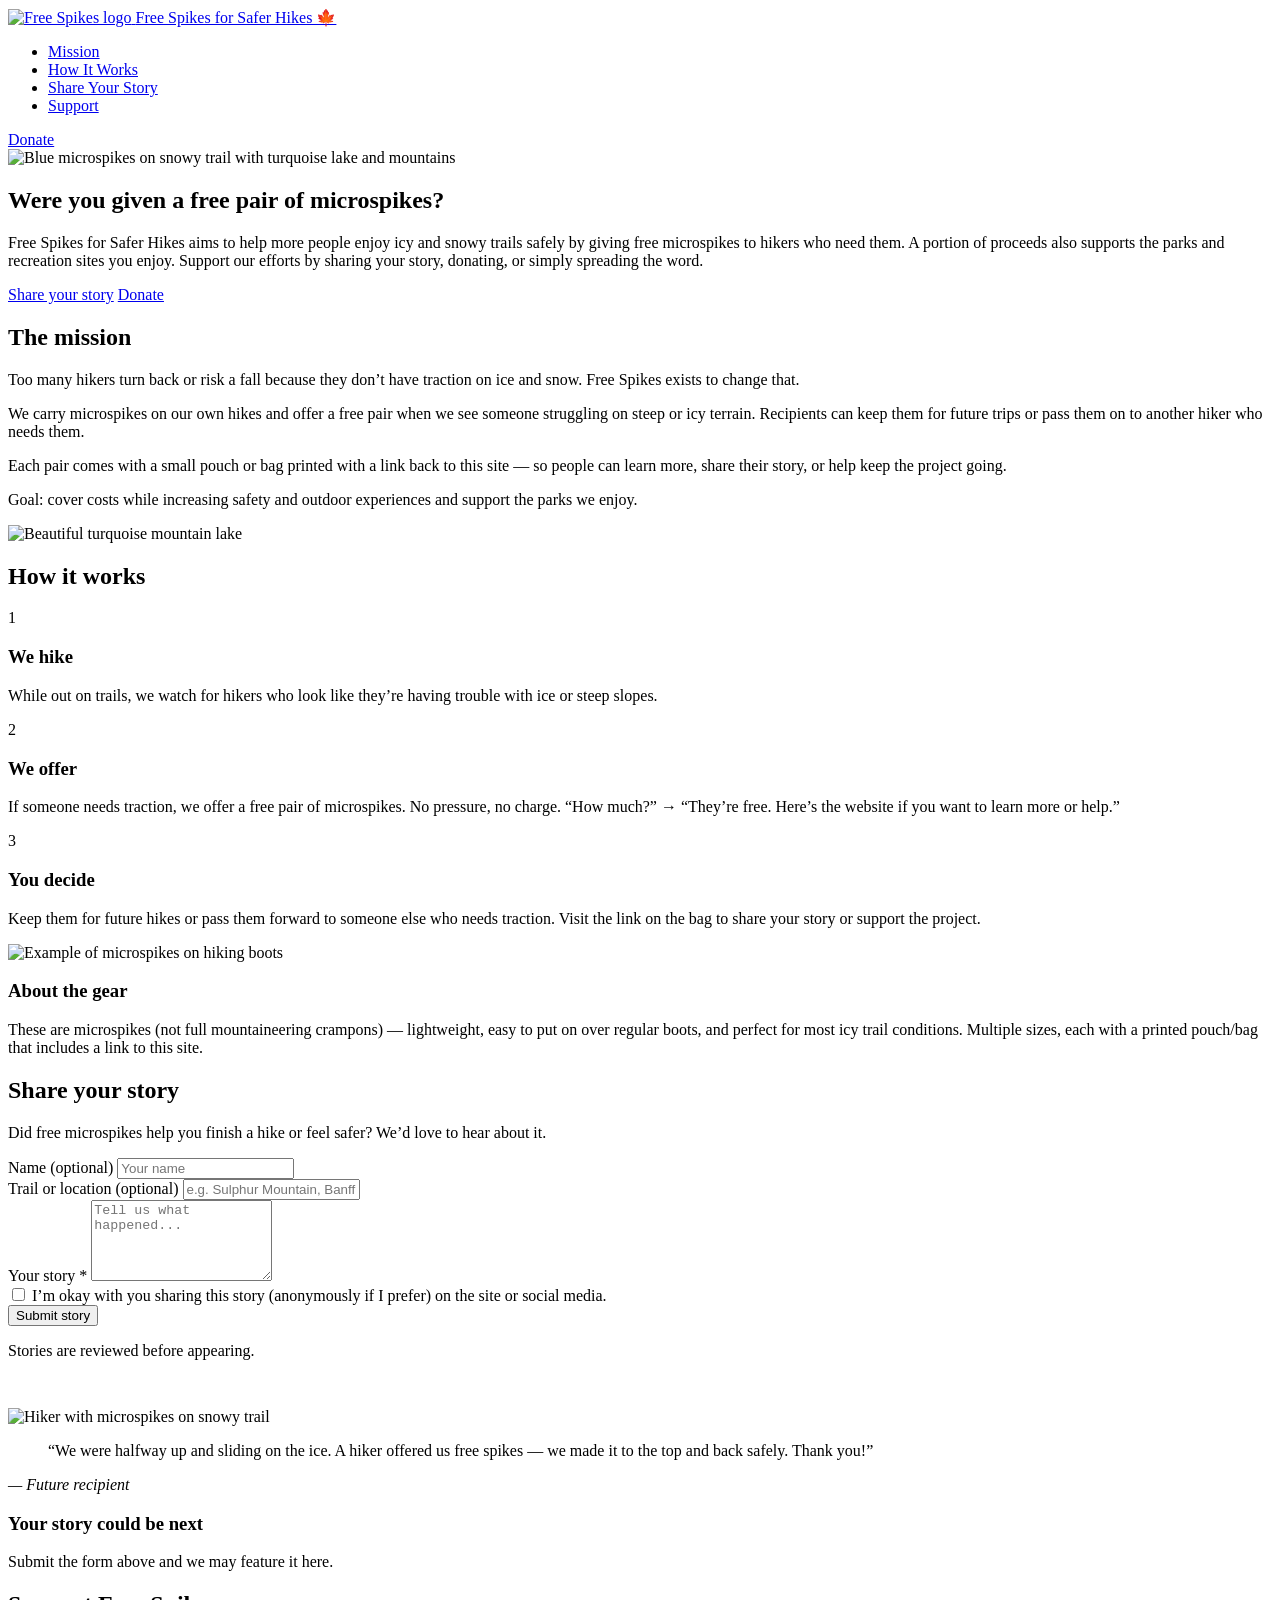
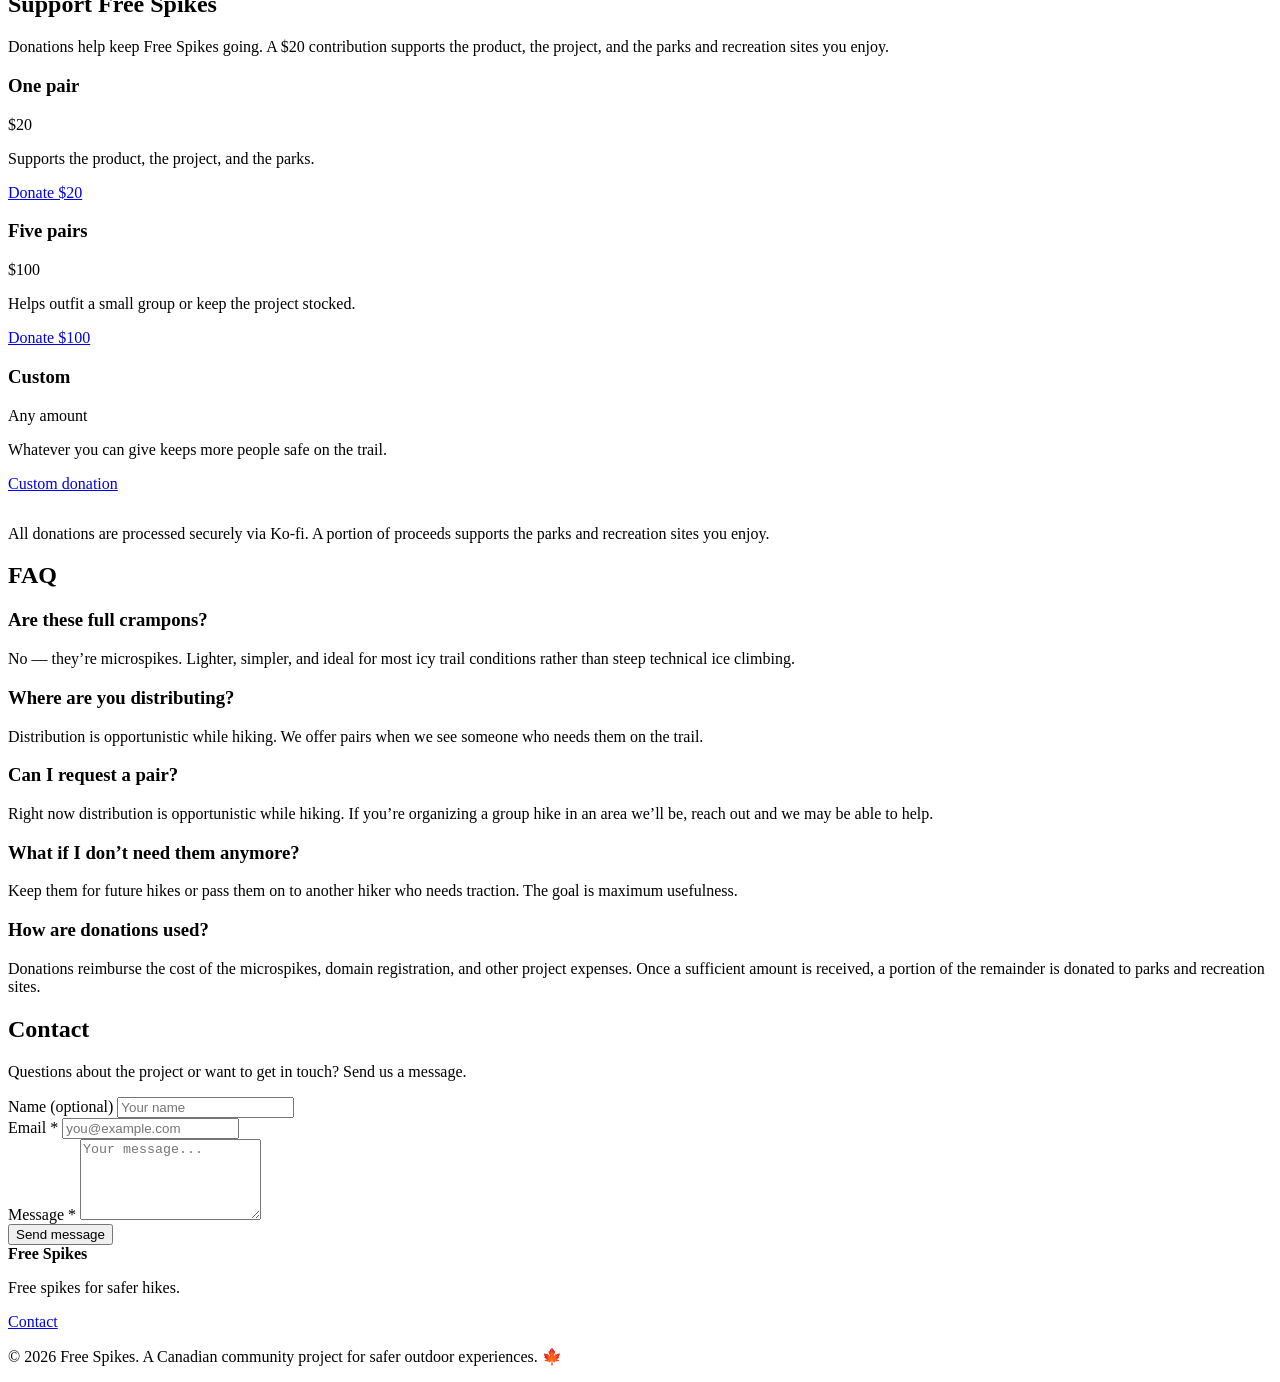
==== index.html @ 92e027dd "Add Free Spikes website files" ====
<!DOCTYPE html>
<html lang="en">
<head>
  <meta charset="UTF-8">
  <meta name="viewport" content="width=device-width, initial-scale=1.0">
  <title>Free Spikes for Safer Hikes</title>
  <meta name="description" content="Were you given a free pair of microspikes? Free Spikes for Safer Hikes aims to help more people enjoy icy trails safely.">
  <link rel="icon" href="favicon.ico" type="image/x-icon">
  <meta property="og:title" content="Free Spikes for Safer Hikes">
  <meta property="og:description" content="Were you given a free pair of microspikes? Free Spikes aims to help more people enjoy icy and snowy trails safely.">
  <meta property="og:image" content="https://freespikes.com/hero.jpg">
  <meta property="og:url" content="https://freespikes.com">
  <meta property="og:type" content="website">
  <meta name="twitter:card" content="summary_large_image">
  <link rel="stylesheet" href="styles.css">
  <link rel="preconnect" href="https://fonts.googleapis.com">
  <link rel="preconnect" href="https://fonts.gstatic.com" crossorigin>
  <link href="https://fonts.googleapis.com/css2?family=Inter:wght@400;500;600;700;800&display=swap" rel="stylesheet">
</head>
<body>
  <header class="header">
    <nav class="nav container">
      <a href="#" class="logo">
        <img src="logo-icon.png" alt="Free Spikes logo" class="logo-img">
        <span>Free Spikes for Safer Hikes 🍁</span>
      </a>
      <ul class="nav-links">
        <li><a href="#mission">Mission</a></li>
        <li><a href="#how">How It Works</a></li>
        <li><a href="#stories">Share Your Story</a></li>
        <li><a href="#support">Support</a></li>
      </ul>
      <a href="#support" class="btn btn-primary nav-cta">Donate</a>
    </nav>
  </header>

  <section class="hero">
    <div class="hero-bg">
      <img src="hero.jpg" alt="Blue microspikes on snowy trail with turquoise lake and mountains">
    </div>
    <div class="hero-content container">
      <h1>Were you given a free pair of microspikes?</h1>
      <p class="hero-sub">Free Spikes for Safer Hikes aims to help more people enjoy icy and snowy trails safely by giving free microspikes to hikers who need them. A portion of proceeds also supports the parks and recreation sites you enjoy. Support our efforts by sharing your story, donating, or simply spreading the word.</p>
      <div class="hero-actions">
        <a href="#stories" class="btn btn-secondary">Share your story</a>
        <a href="#support" class="btn btn-primary">Donate</a>
      </div>
    </div>
  </section>

  <section id="mission" class="section">
    <div class="container">
      <div class="grid-2">
        <div>
          <h2>The mission</h2>
          <p>Too many hikers turn back or risk a fall because they don’t have traction on ice and snow. Free Spikes exists to change that.</p>
          <p>We carry microspikes on our own hikes and offer a free pair when we see someone struggling on steep or icy terrain. Recipients can keep them for future trips or pass them on to another hiker who needs them.</p>
          <p>Each pair comes with a small pouch or bag printed with a link back to this site — so people can learn more, share their story, or help keep the project going.</p>
          <p class="highlight">Goal: cover costs while increasing safety and outdoor experiences and support the parks we enjoy.</p>
        </div>
        <div class="mission-image">
          <img src="lake.jpg" alt="Beautiful turquoise mountain lake">
        </div>
      </div>
    </div>
  </section>

  <section id="how" class="section section-alt">
    <div class="container">
      <h2 class="center">How it works</h2>
      <div class="steps">
        <div class="step">
          <div class="step-num">1</div>
          <h3>We hike</h3>
          <p>While out on trails, we watch for hikers who look like they’re having trouble with ice or steep slopes.</p>
        </div>
        <div class="step">
          <div class="step-num">2</div>
          <h3>We offer</h3>
          <p>If someone needs traction, we offer a free pair of microspikes. No pressure, no charge. “How much?” → “They’re free. Here’s the website if you want to learn more or help.”</p>
        </div>
        <div class="step">
          <div class="step-num">3</div>
          <h3>You decide</h3>
          <p>Keep them for future hikes or pass them forward to someone else who needs traction. Visit the link on the bag to share your story or support the project.</p>
        </div>
      </div>
      <div class="gear-note">
        <img src="spikes.jpg" alt="Example of microspikes on hiking boots">
        <div>
          <h3>About the gear</h3>
          <p>These are microspikes (not full mountaineering crampons) — lightweight, easy to put on over regular boots, and perfect for most icy trail conditions. Multiple sizes, each with a printed pouch/bag that includes a link to this site.</p>
        </div>
      </div>
    </div>
  </section>

  <section id="stories" class="section">
    <div class="container">
      <h2 class="center">Share your story</h2>
      <p class="center sub">Did free microspikes help you finish a hike or feel safer? We’d love to hear about it.</p>
      
      <div class="story-form-wrapper">
        <form id="story-form" class="story-form" action="https://formspree.io/f/mwloorlp" method="POST">
          <div class="form-row">
            <label for="name">Name (optional)</label>
            <input type="text" id="name" name="name" placeholder="Your name">
          </div>
          <div class="form-row">
            <label for="trail">Trail or location (optional)</label>
            <input type="text" id="trail" name="trail" placeholder="e.g. Sulphur Mountain, Banff">
          </div>
          <div class="form-row">
            <label for="story">Your story *</label>
            <textarea id="story" name="story" rows="5" required placeholder="Tell us what happened..."></textarea>
          </div>
          <div class="form-row">
            <label>
              <input type="checkbox" name="permission" value="yes">
              I’m okay with you sharing this story (anonymously if I prefer) on the site or social media.
            </label>
          </div>
          <button type="submit" class="btn btn-primary">Submit story</button>
          <p class="form-note">Stories are reviewed before appearing.</p>
          <p id="story-success" class="form-success" style="display:none; color: #0a6ebd; font-weight: 600; margin-top: 1rem;">Thanks! Your story has been received.</p>
        </form>
      </div>

      <div class="stories-grid" style="margin-top: 3rem;">
        <div class="story-card">
          <img src="hiking.jpg" alt="Hiker with microspikes on snowy trail">
          <blockquote>“We were halfway up and sliding on the ice. A hiker offered us free spikes — we made it to the top and back safely. Thank you!”</blockquote>
          <cite>— Future recipient</cite>
        </div>
        <div class="story-card placeholder">
          <div class="placeholder-content">
            <h3>Your story could be next</h3>
            <p>Submit the form above and we may feature it here.</p>
          </div>
        </div>
      </div>
    </div>
  </section>

  <section id="support" class="section section-alt">
    <div class="container narrow">
      <h2 class="center">Support Free Spikes</h2>
      <p class="center">Donations help keep Free Spikes going. A $20 contribution supports the product, the project, and the parks and recreation sites you enjoy.</p>
      <div class="support-options">
        <div class="option">
          <h3>One pair</h3>
          <p class="price">$20</p>
          <p>Supports the product, the project, and the parks.</p>
          <a href="https://ko-fi.com/freespikes" class="btn btn-primary" target="_blank" rel="noopener">Donate $20</a>
        </div>
        <div class="option featured">
          <h3>Five pairs</h3>
          <p class="price">$100</p>
          <p>Helps outfit a small group or keep the project stocked.</p>
          <a href="https://ko-fi.com/freespikes" class="btn btn-primary" target="_blank" rel="noopener">Donate $100</a>
        </div>
        <div class="option">
          <h3>Custom</h3>
          <p class="price">Any amount</p>
          <p>Whatever you can give keeps more people safe on the trail.</p>
          <a href="https://ko-fi.com/freespikes" class="btn btn-secondary" target="_blank" rel="noopener">Custom donation</a>
        </div>
      </div>
      <p class="small center" style="margin-top: 2rem;">All donations are processed securely via Ko-fi. A portion of proceeds supports the parks and recreation sites you enjoy.</p>
    </div>
  </section>

  <section class="section faq">
    <div class="container narrow">
      <h2 class="center">FAQ</h2>
      <div class="faq-item">
        <h3>Are these full crampons?</h3>
        <p>No — they’re microspikes. Lighter, simpler, and ideal for most icy trail conditions rather than steep technical ice climbing.</p>
      </div>
      <div class="faq-item">
        <h3>Where are you distributing?</h3>
        <p>Distribution is opportunistic while hiking. We offer pairs when we see someone who needs them on the trail.</p>
      </div>
      <div class="faq-item">
        <h3>Can I request a pair?</h3>
        <p>Right now distribution is opportunistic while hiking. If you’re organizing a group hike in an area we’ll be, reach out and we may be able to help.</p>
      </div>
      <div class="faq-item">
        <h3>What if I don’t need them anymore?</h3>
        <p>Keep them for future hikes or pass them on to another hiker who needs traction. The goal is maximum usefulness.</p>
      </div>
      <div class="faq-item">
        <h3>How are donations used?</h3>
        <p>Donations reimburse the cost of the microspikes, domain registration, and other project expenses. Once a sufficient amount is received, a portion of the remainder is donated to parks and recreation sites.</p>
      </div>
    </div>
  </section>

  <section id="contact" class="section">
    <div class="container narrow">
      <h2 class="center">Contact</h2>
      <p class="center sub">Questions about the project or want to get in touch? Send us a message.</p>
      <div class="story-form-wrapper">
        <form class="story-form" action="https://formspree.io/f/mdeggpgo" method="POST">
          <div class="form-row">
            <label for="contact-name">Name (optional)</label>
            <input type="text" id="contact-name" name="name" placeholder="Your name">
          </div>
          <div class="form-row">
            <label for="contact-email">Email *</label>
            <input type="email" id="contact-email" name="email" required placeholder="you@example.com">
          </div>
          <div class="form-row">
            <label for="contact-message">Message *</label>
            <textarea id="contact-message" name="message" rows="5" required placeholder="Your message..."></textarea>
          </div>
          <button type="submit" class="btn btn-primary">Send message</button>
          <p id="contact-success" class="form-success" style="display:none; color: #0a6ebd; font-weight: 600; margin-top: 1rem;">Thanks! Your message has been sent.</p>
        </form>
      </div>
    </div>
  </section>

  <footer class="footer">
    <div class="container">
      <div class="footer-grid">
        <div>
          <strong>Free Spikes</strong>
          <p>Free spikes for safer hikes.</p>
        </div>
        <div>
          <a href="#contact">Contact</a>
        </div>
      </div>
      <p class="copyright">© 2026 Free Spikes. A Canadian community project for safer outdoor experiences. 🍁</p>
    </div>
  </footer>

  <script src="script.js"></script>
</body>
</html>
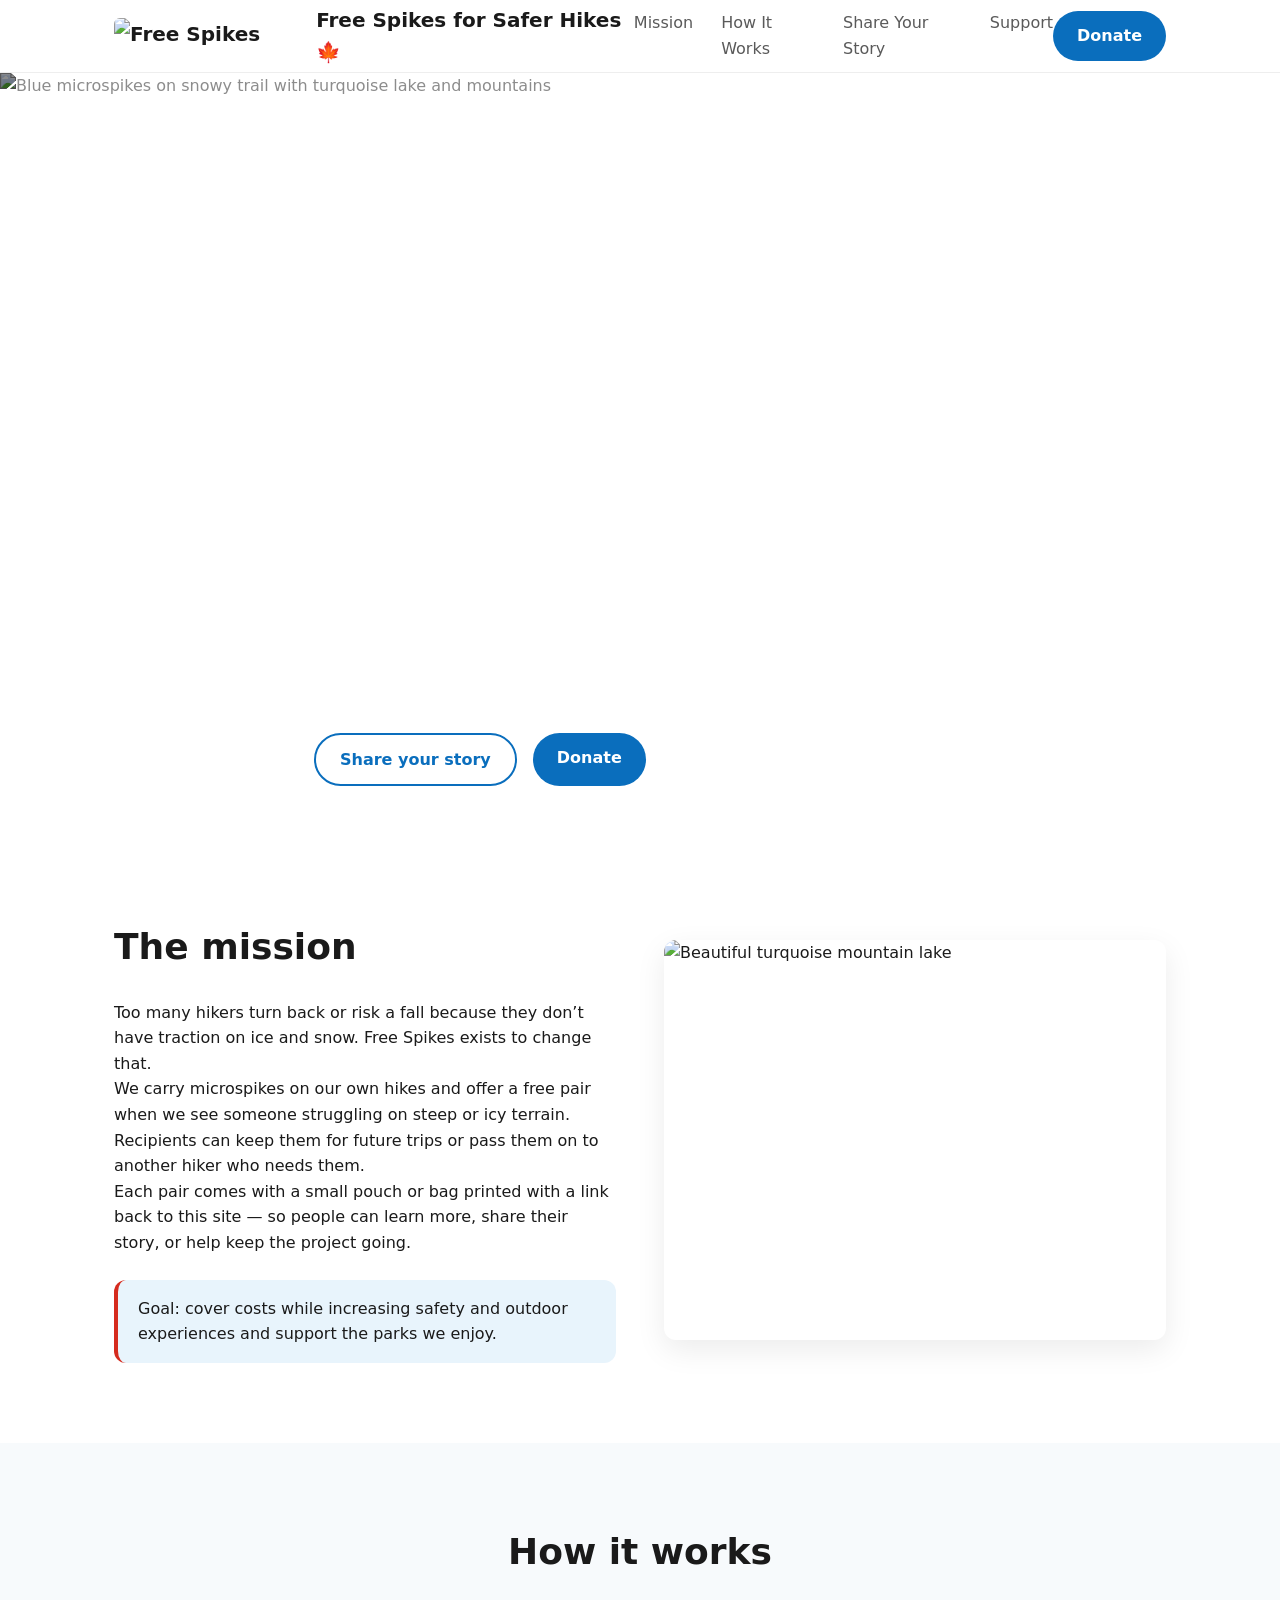
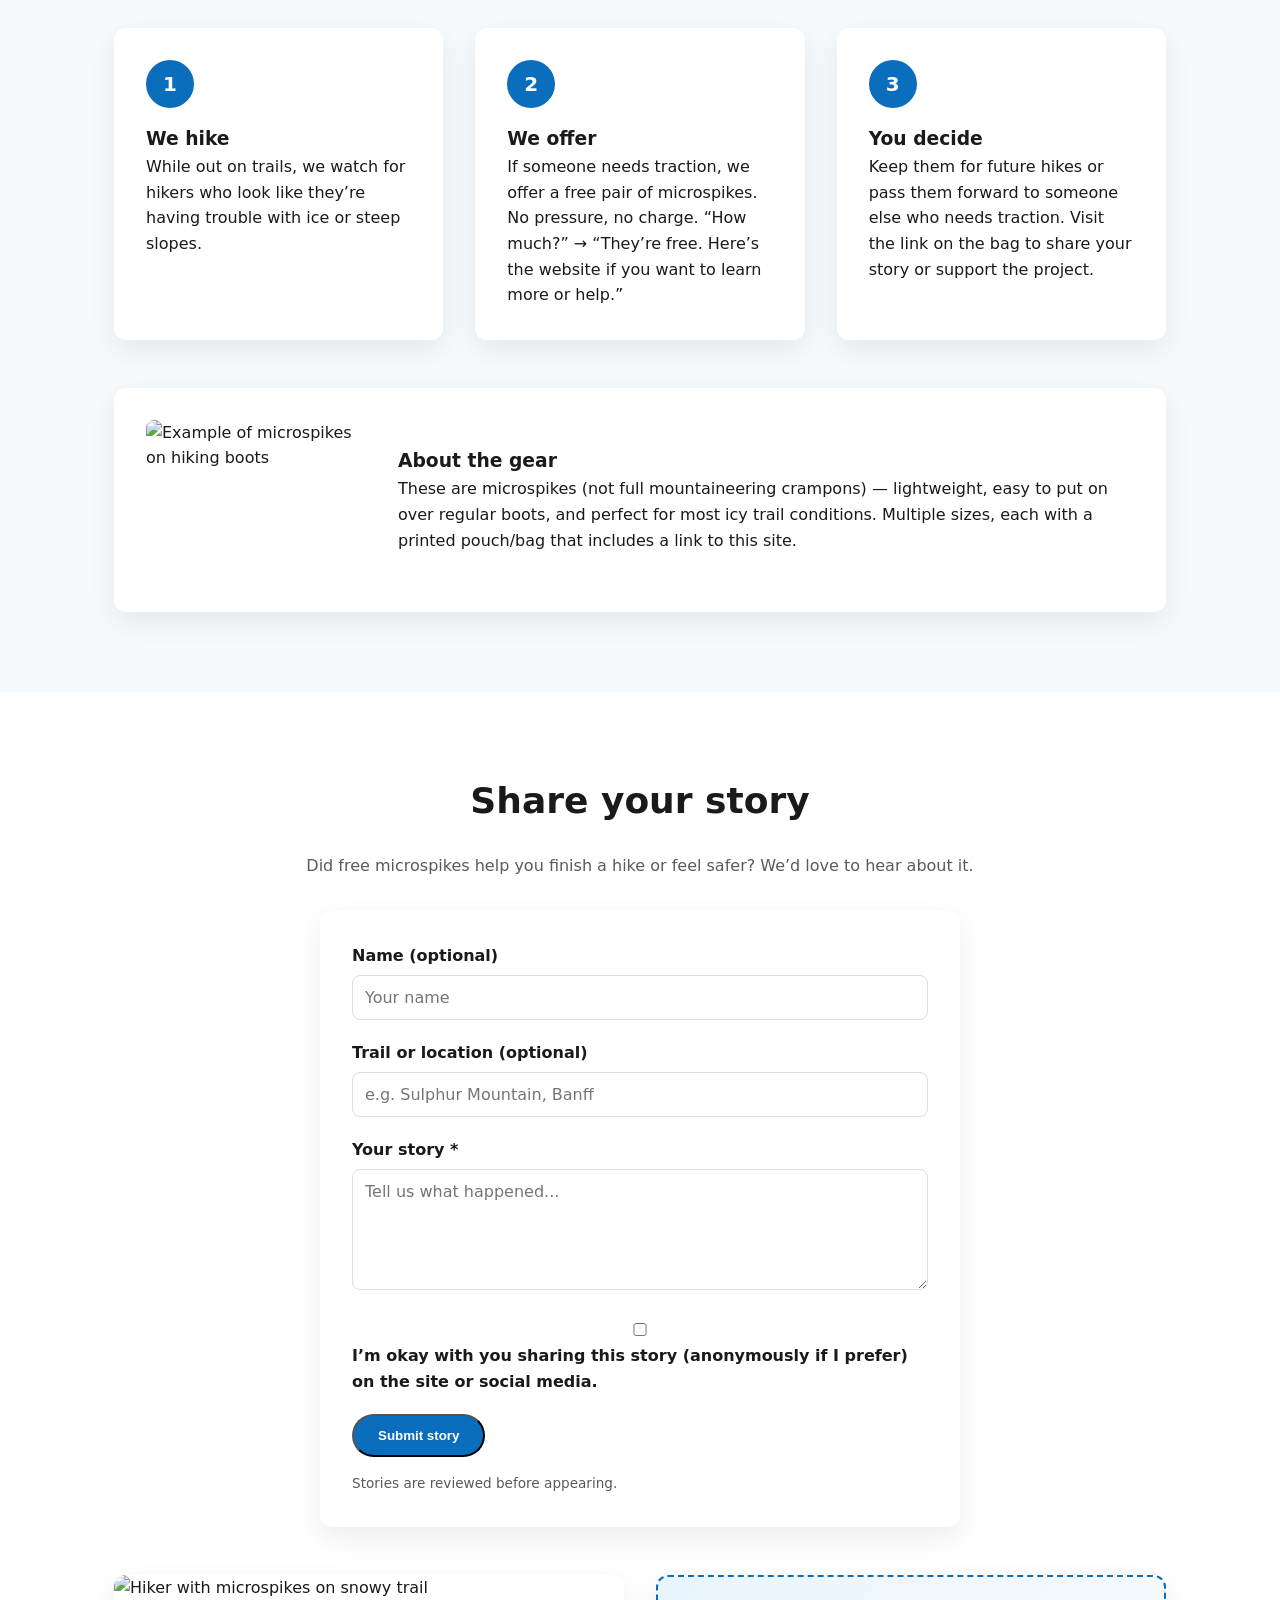
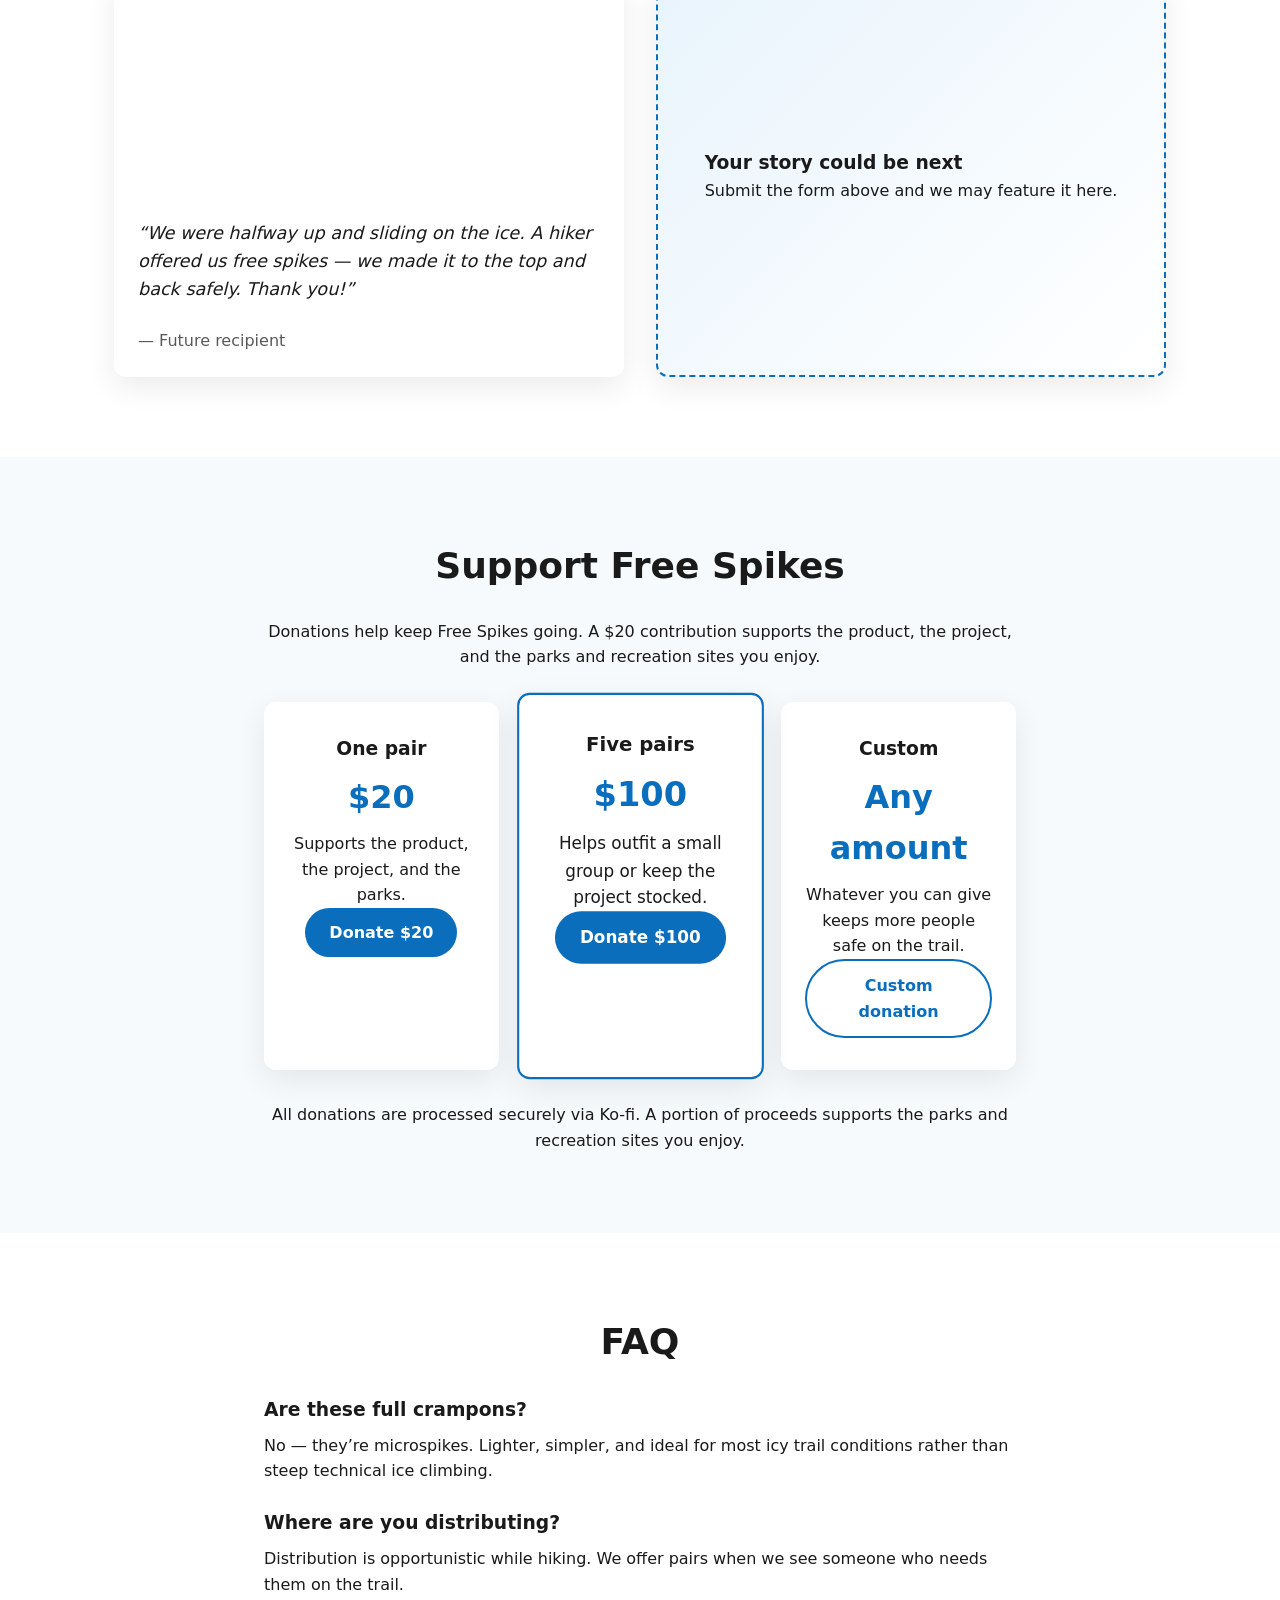
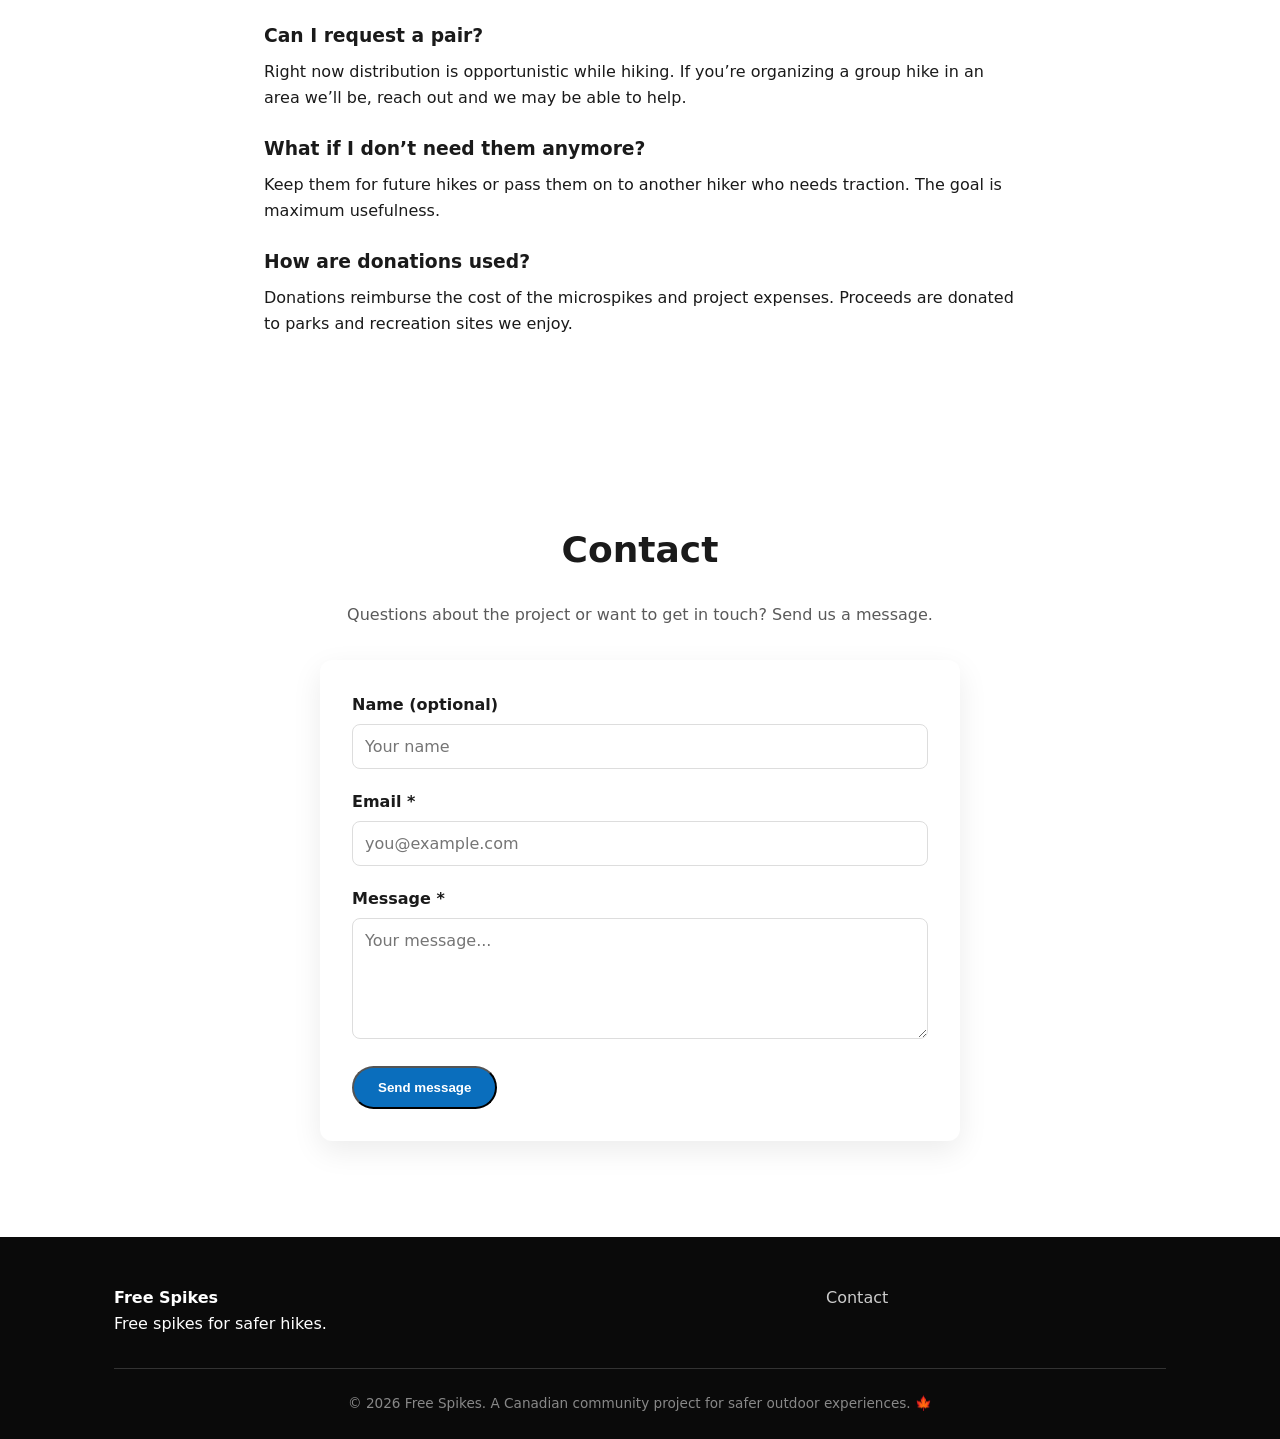
==== commit 36c59174: "Update FAQ donation wording" ====
--- a/index.html
+++ b/index.html
@@ -191,7 +191,7 @@
       </div>
       <div class="faq-item">
         <h3>How are donations used?</h3>
-        <p>Donations reimburse the cost of the microspikes, domain registration, and other project expenses. Once a sufficient amount is received, a portion of the remainder is donated to parks and recreation sites.</p>
+        <p>Donations reimburse the cost of the microspikes and project expenses. Proceeds are donated to parks and recreation sites we enjoy.</p>
       </div>
     </div>
   </section>
--- a/styles.css
+++ b/styles.css
@@ -0,0 +1,333 @@
+:root {
+  --blue: #0a6ebd;
+  --blue-dark: #084a80;
+  --blue-light: #e8f4fc;
+  --accent: #00b4d8;
+  --text: #1a1a1a;
+  --muted: #5a5a5a;
+  --bg: #ffffff;
+  --bg-alt: #f7fafc;
+  --radius: 12px;
+  --shadow: 0 10px 30px rgba(0,0,0,0.08);
+}
+
+* { box-sizing: border-box; margin: 0; padding: 0; }
+html { scroll-behavior: smooth; }
+body {
+  font-family: 'Inter', system-ui, -apple-system, sans-serif;
+  color: var(--text);
+  line-height: 1.6;
+  background: var(--bg);
+}
+img { max-width: 100%; display: block; }
+.container { max-width: 1100px; margin: 0 auto; padding: 0 1.5rem; }
+.narrow { max-width: 800px; }
+
+.header {
+  position: sticky;
+  top: 0;
+  background: rgba(255,255,255,0.95);
+  backdrop-filter: blur(10px);
+  border-bottom: 1px solid #eee;
+  z-index: 100;
+}
+.nav {
+  display: flex;
+  align-items: center;
+  justify-content: space-between;
+  height: 72px;
+}
+.logo {
+  display: flex;
+  align-items: center;
+  gap: 0.75rem;
+  text-decoration: none;
+  color: var(--text);
+  font-weight: 700;
+  font-size: 1.25rem;
+}
+.logo-img { height: 36px; width: auto; border-radius: 6px; object-fit: contain; }
+.nav-links {
+  display: flex;
+  list-style: none;
+  gap: 1.75rem;
+}
+.nav-links a {
+  text-decoration: none;
+  color: var(--muted);
+  font-weight: 500;
+}
+.nav-links a:hover { color: var(--blue); }
+.nav-cta { display: none; }
+
+.btn {
+  display: inline-block;
+  padding: 0.75rem 1.5rem;
+  border-radius: 999px;
+  text-decoration: none;
+  font-weight: 600;
+  transition: all 0.2s;
+}
+.btn-primary {
+  background: var(--blue);
+  color: white;
+}
+.btn-primary:hover { background: var(--blue-dark); }
+.btn-secondary {
+  background: white;
+  color: var(--blue);
+  border: 2px solid var(--blue);
+}
+.btn-secondary:hover { background: var(--blue-light); }
+
+.hero {
+  position: relative;
+  min-height: 85vh;
+  display: flex;
+  align-items: center;
+  color: white;
+  overflow: hidden;
+}
+.hero-bg {
+  position: absolute;
+  inset: 0;
+}
+.hero-bg img {
+  width: 100%;
+  height: 100%;
+  object-fit: cover;
+  filter: brightness(0.55);
+}
+.hero-content {
+  position: relative;
+  z-index: 2;
+  max-width: 700px;
+}
+.eyebrow {
+  text-transform: uppercase;
+  letter-spacing: 0.1em;
+  font-size: 0.85rem;
+  font-weight: 600;
+  margin-bottom: 1rem;
+  opacity: 0.9;
+}
+.hero h1 {
+  font-size: clamp(3rem, 7vw, 5rem);
+  line-height: 1.05;
+  font-weight: 800;
+  margin-bottom: 1rem;
+}
+.hero-sub {
+  font-size: 1.25rem;
+  max-width: 520px;
+  margin-bottom: 2rem;
+  opacity: 0.95;
+}
+.hero-actions { display: flex; gap: 1rem; flex-wrap: wrap; }
+
+.section { padding: 5rem 0; }
+.section-alt { background: var(--bg-alt); }
+h2 { font-size: 2.25rem; margin-bottom: 1.5rem; font-weight: 700; }
+.center { text-align: center; }
+.sub { color: var(--muted); margin-bottom: 2rem; }
+.highlight {
+  background: var(--blue-light);
+  padding: 1rem 1.25rem;
+  border-radius: var(--radius);
+  border-left: 4px solid #d52b1e;
+  margin-top: 1.5rem;
+}
+
+.grid-2 {
+  display: grid;
+  grid-template-columns: 1fr 1fr;
+  gap: 3rem;
+  align-items: center;
+}
+.mission-image img {
+  border-radius: var(--radius);
+  box-shadow: var(--shadow);
+  height: 400px;
+  width: 100%;
+  object-fit: cover;
+}
+
+.steps {
+  display: grid;
+  grid-template-columns: repeat(3, 1fr);
+  gap: 2rem;
+  margin: 3rem 0;
+}
+.step {
+  background: white;
+  padding: 2rem;
+  border-radius: var(--radius);
+  box-shadow: var(--shadow);
+}
+.step-num {
+  width: 48px;
+  height: 48px;
+  background: var(--blue);
+  color: white;
+  border-radius: 50%;
+  display: flex;
+  align-items: center;
+  justify-content: center;
+  font-weight: 700;
+  font-size: 1.25rem;
+  margin-bottom: 1rem;
+}
+.gear-note {
+  display: flex;
+  gap: 2rem;
+  align-items: center;
+  background: white;
+  padding: 2rem;
+  border-radius: var(--radius);
+  box-shadow: var(--shadow);
+  margin-top: 2rem;
+}
+.gear-note img {
+  width: 220px;
+  height: 160px;
+  object-fit: cover;
+  border-radius: 8px;
+  flex-shrink: 0;
+}
+
+.stories-grid {
+  display: grid;
+  grid-template-columns: 1fr 1fr;
+  gap: 2rem;
+}
+.story-card {
+  background: white;
+  border-radius: var(--radius);
+  overflow: hidden;
+  box-shadow: var(--shadow);
+}
+.story-card img {
+  height: 220px;
+  width: 100%;
+  object-fit: cover;
+}
+.story-card blockquote {
+  padding: 1.5rem;
+  font-style: italic;
+  font-size: 1.1rem;
+}
+.story-card cite {
+  display: block;
+  padding: 0 1.5rem 1.5rem;
+  color: var(--muted);
+  font-style: normal;
+}
+.placeholder {
+  display: flex;
+  align-items: center;
+  justify-content: center;
+  min-height: 300px;
+  background: linear-gradient(135deg, var(--blue-light), #fff);
+  border: 2px dashed var(--blue);
+}
+.story-form-wrapper {
+  max-width: 640px;
+  margin: 0 auto 1rem;
+  background: white;
+  padding: 2rem;
+  border-radius: var(--radius);
+  box-shadow: var(--shadow);
+}
+.story-form .form-row {
+  margin-bottom: 1.25rem;
+}
+.story-form label {
+  display: block;
+  font-weight: 600;
+  margin-bottom: 0.4rem;
+}
+.story-form input,
+.story-form textarea {
+  width: 100%;
+  padding: 0.75rem;
+  border: 1px solid #ddd;
+  border-radius: 8px;
+  font-family: inherit;
+  font-size: 1rem;
+}
+.story-form input:focus,
+.story-form textarea:focus {
+  outline: none;
+  border-color: var(--blue);
+}
+.form-note {
+  font-size: 0.85rem;
+  color: var(--muted);
+  margin-top: 1rem;
+}
+
+.support-options {
+  display: grid;
+  grid-template-columns: repeat(3, 1fr);
+  gap: 1.5rem;
+  margin-top: 2rem;
+}
+.option {
+  background: white;
+  padding: 2rem 1.5rem;
+  border-radius: var(--radius);
+  box-shadow: var(--shadow);
+  text-align: center;
+}
+.option.featured {
+  border: 2px solid var(--blue);
+  transform: scale(1.05);
+}
+.price {
+  font-size: 2rem;
+  font-weight: 800;
+  color: var(--blue);
+  margin: 0.5rem 0;
+}
+
+.faq-item {
+  margin-bottom: 1.5rem;
+}
+.faq-item h3 {
+  margin-bottom: 0.5rem;
+}
+
+.footer {
+  background: #0a0a0a;
+  color: white;
+  padding: 3rem 0 1.5rem;
+}
+.footer-grid {
+  display: grid;
+  grid-template-columns: 2fr 1fr;
+  gap: 2rem;
+  margin-bottom: 2rem;
+}
+.footer a {
+  color: #ccc;
+  text-decoration: none;
+}
+.footer a:hover { color: white; }
+.copyright {
+  text-align: center;
+  color: #888;
+  font-size: 0.85rem;
+  padding-top: 1.5rem;
+  border-top: 1px solid #333;
+}
+
+@media (max-width: 768px) {
+  .nav-links { display: none; }
+  .nav-cta { display: inline-block; }
+  .grid-2, .steps, .stories-grid, .support-options, .footer-grid {
+    grid-template-columns: 1fr;
+  }
+  .option.featured { transform: none; }
+  .gear-note { flex-direction: column; }
+  .hero h1 { font-size: 2.5rem; }
+}
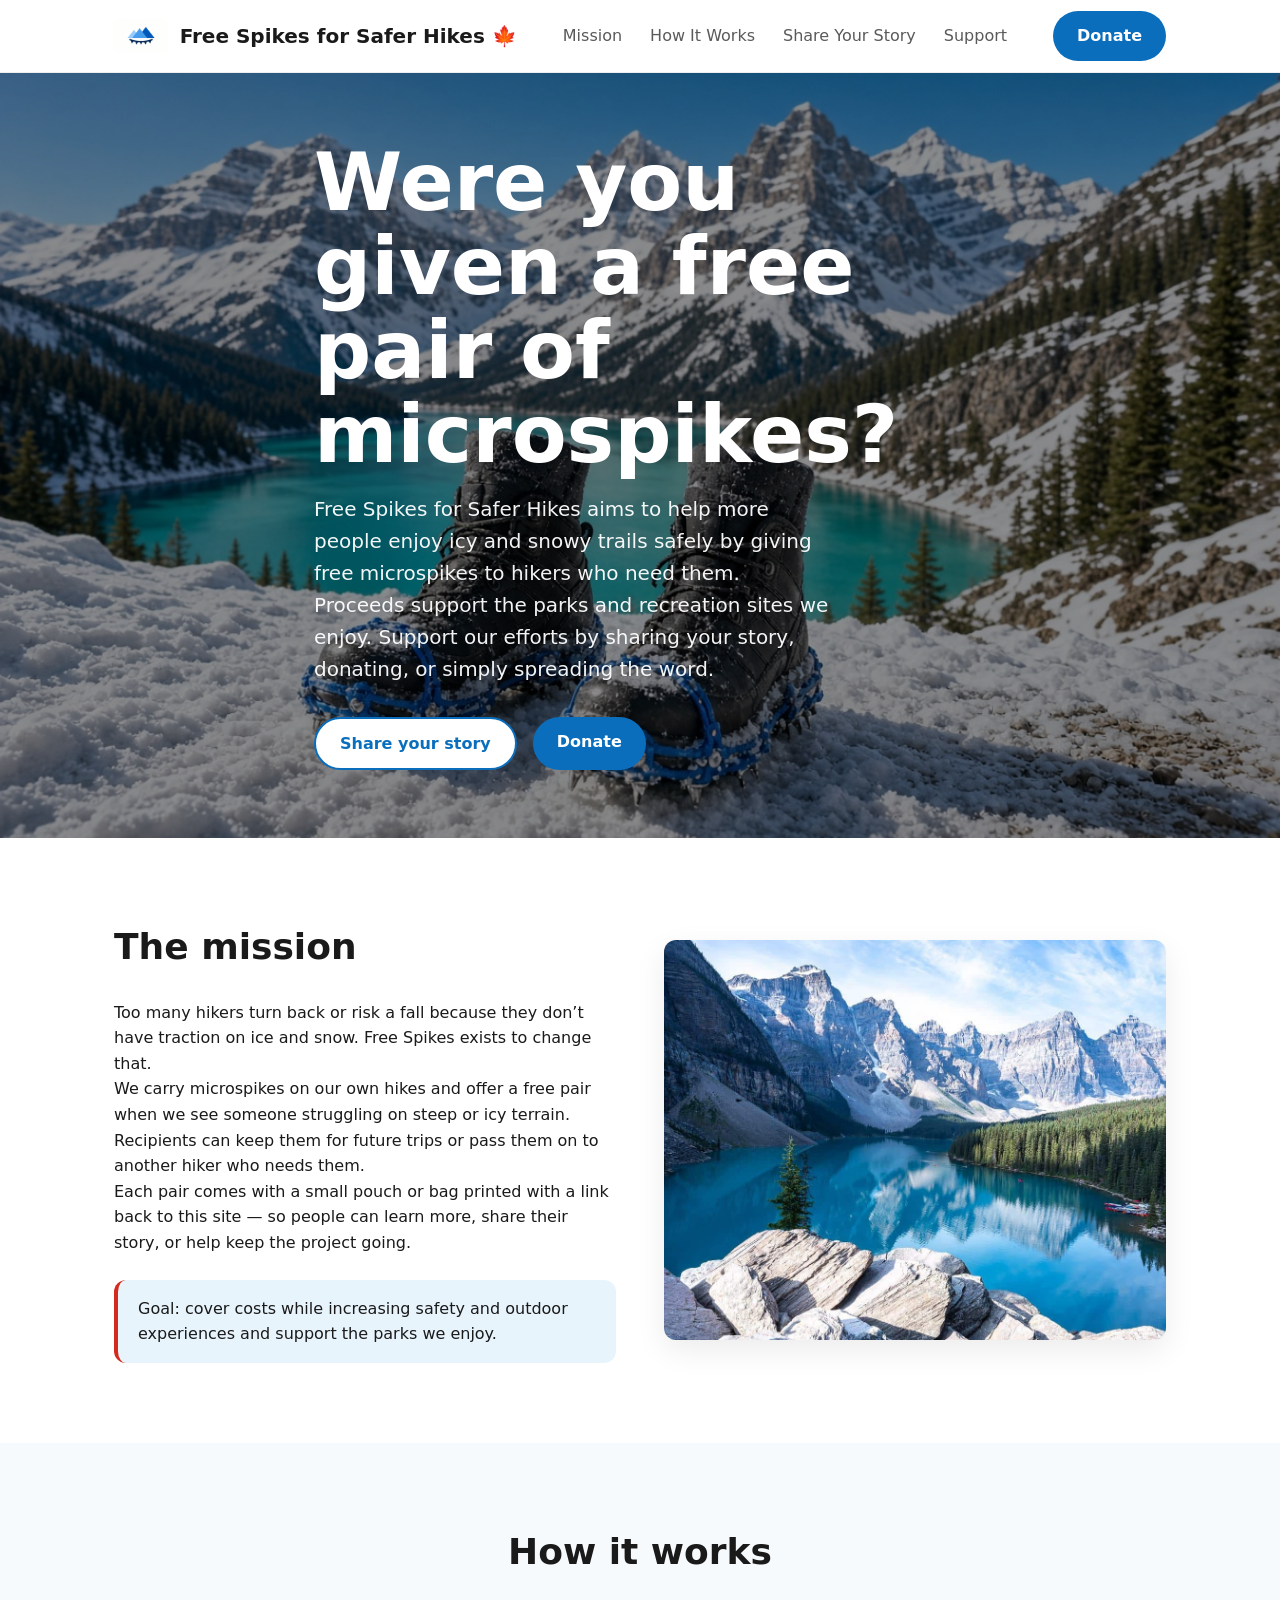
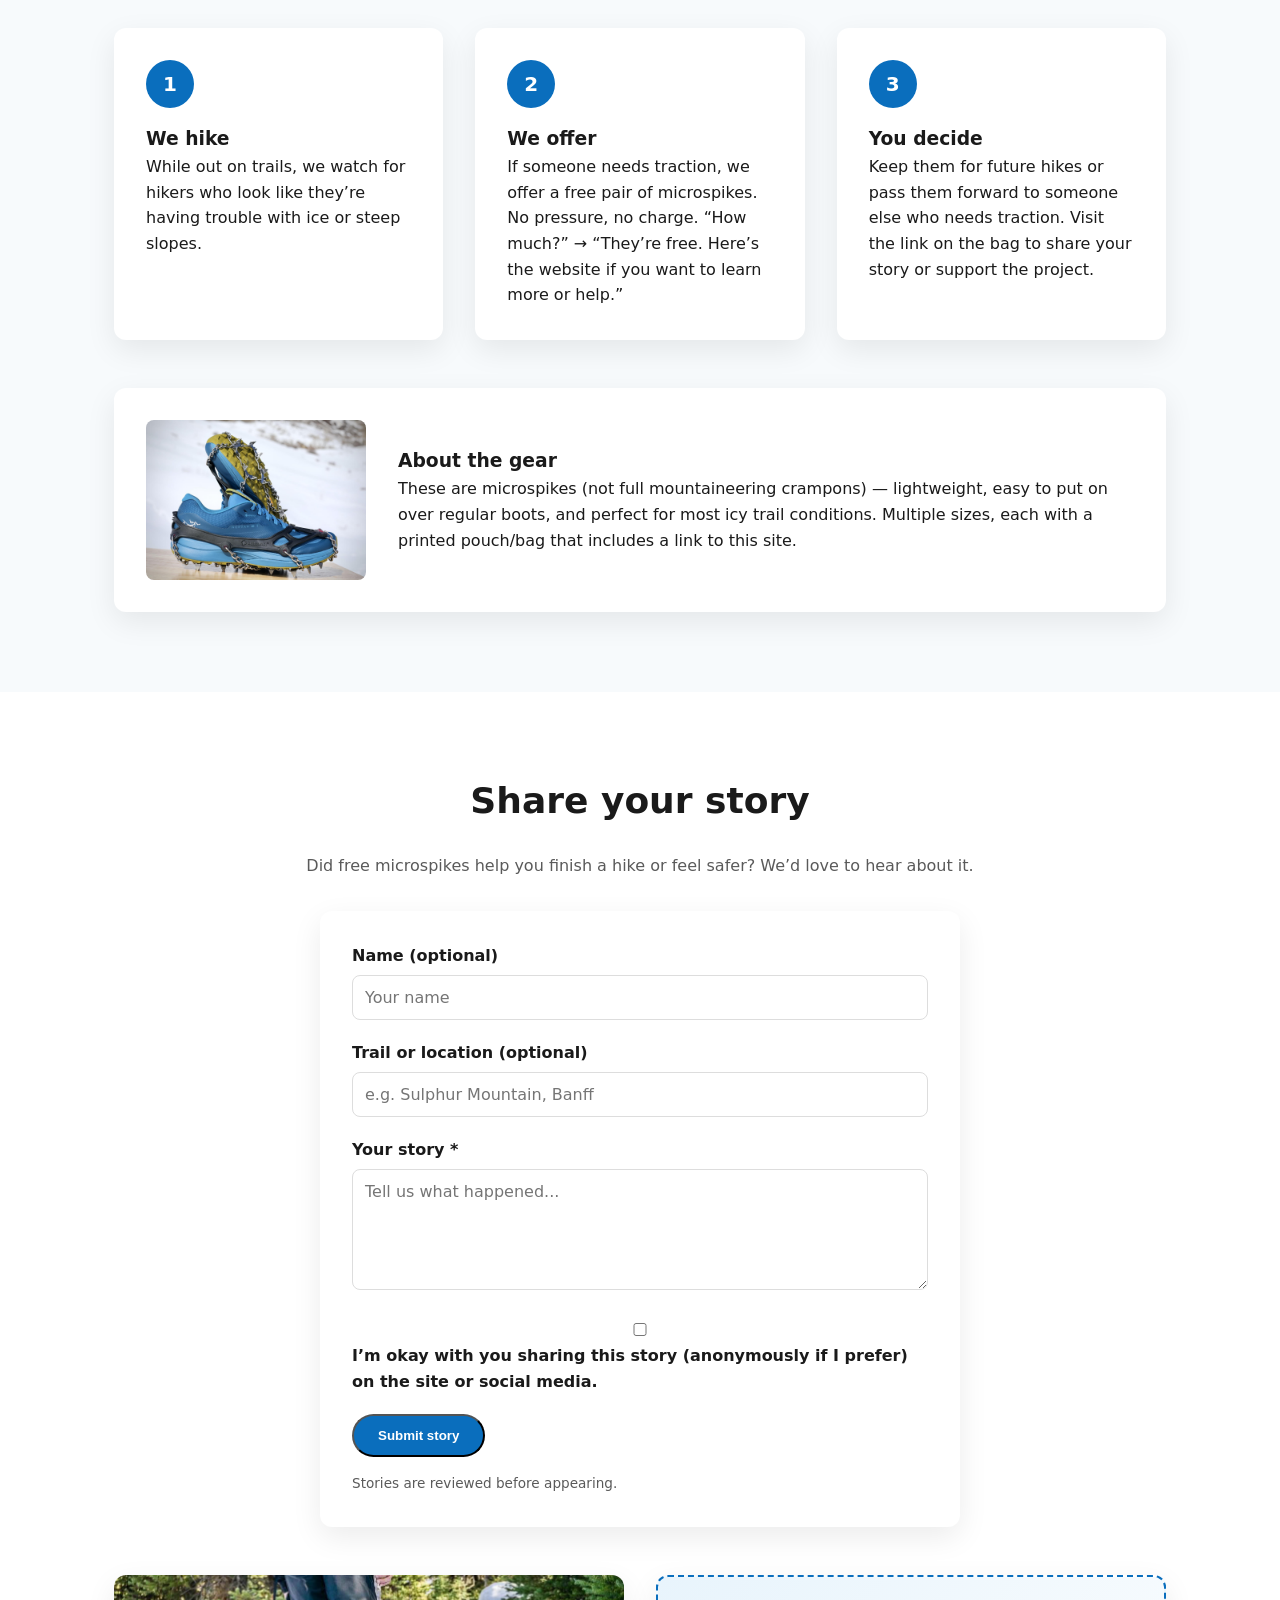
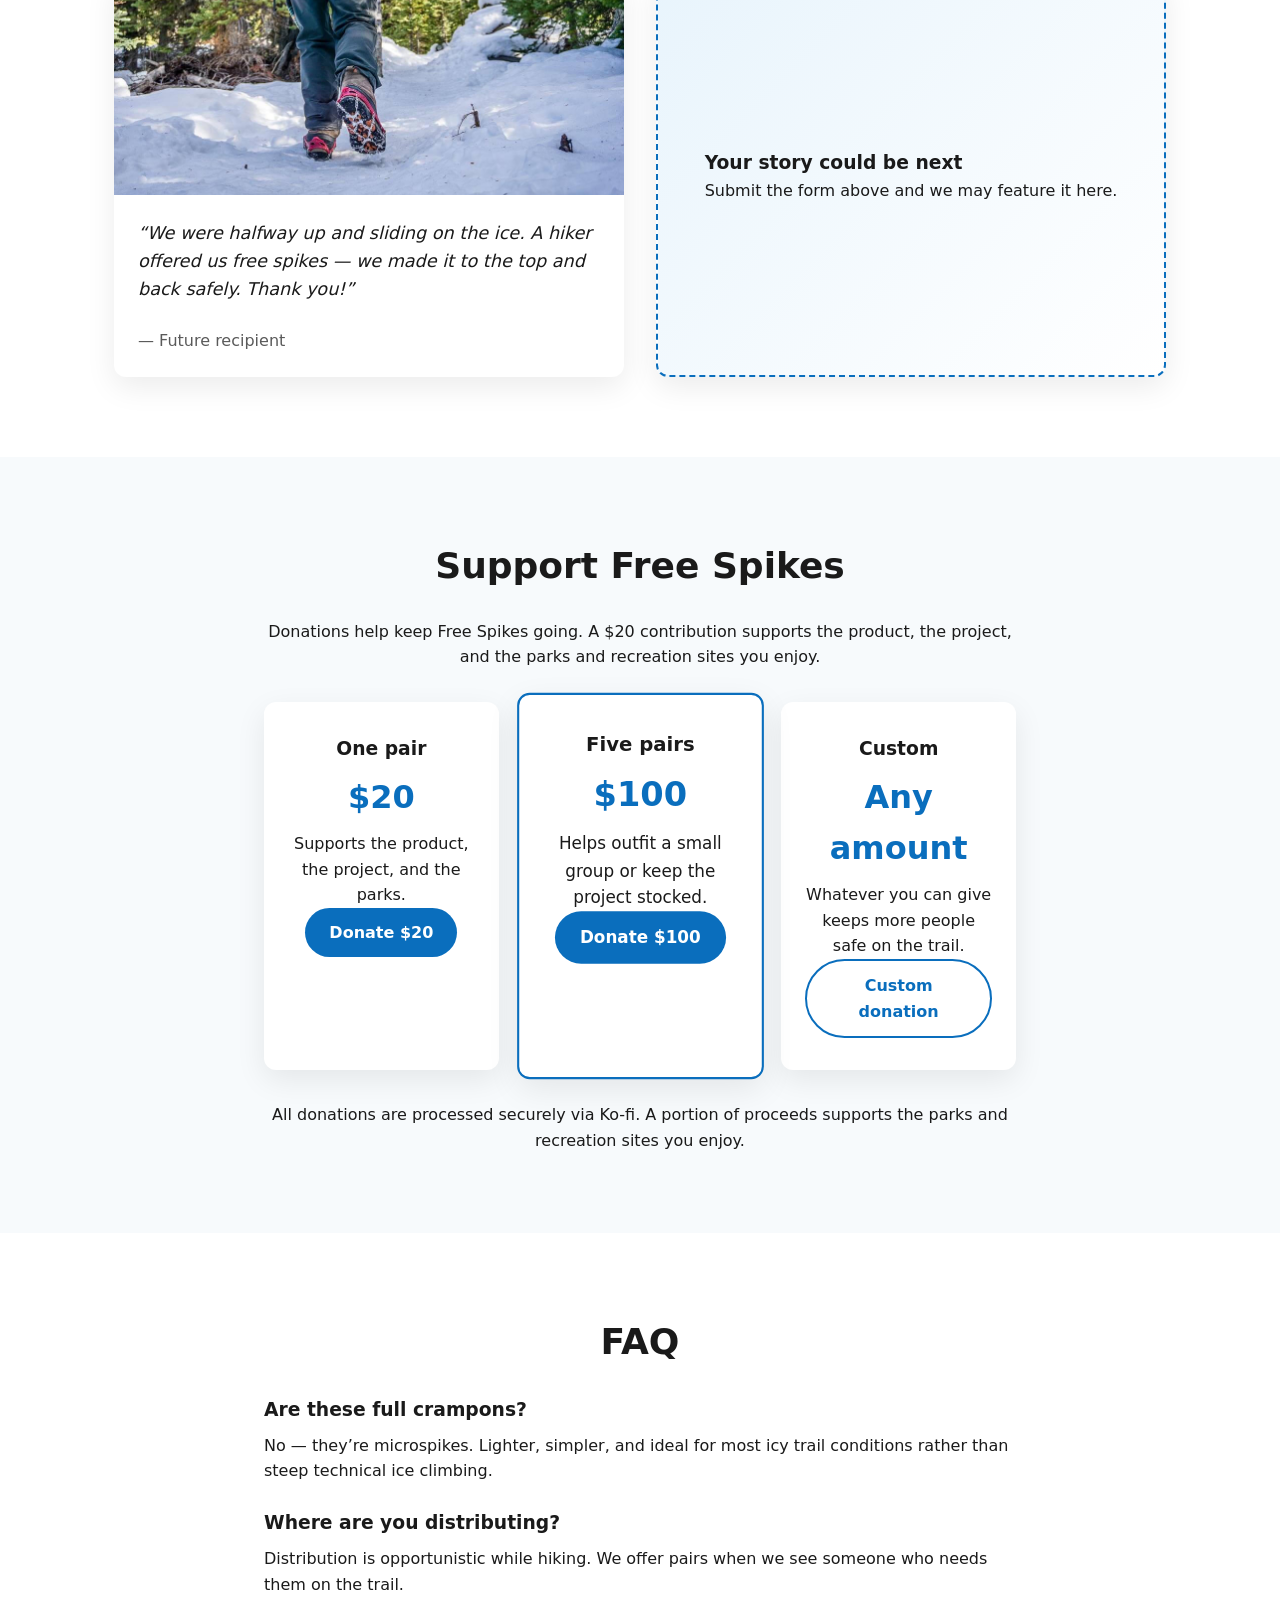
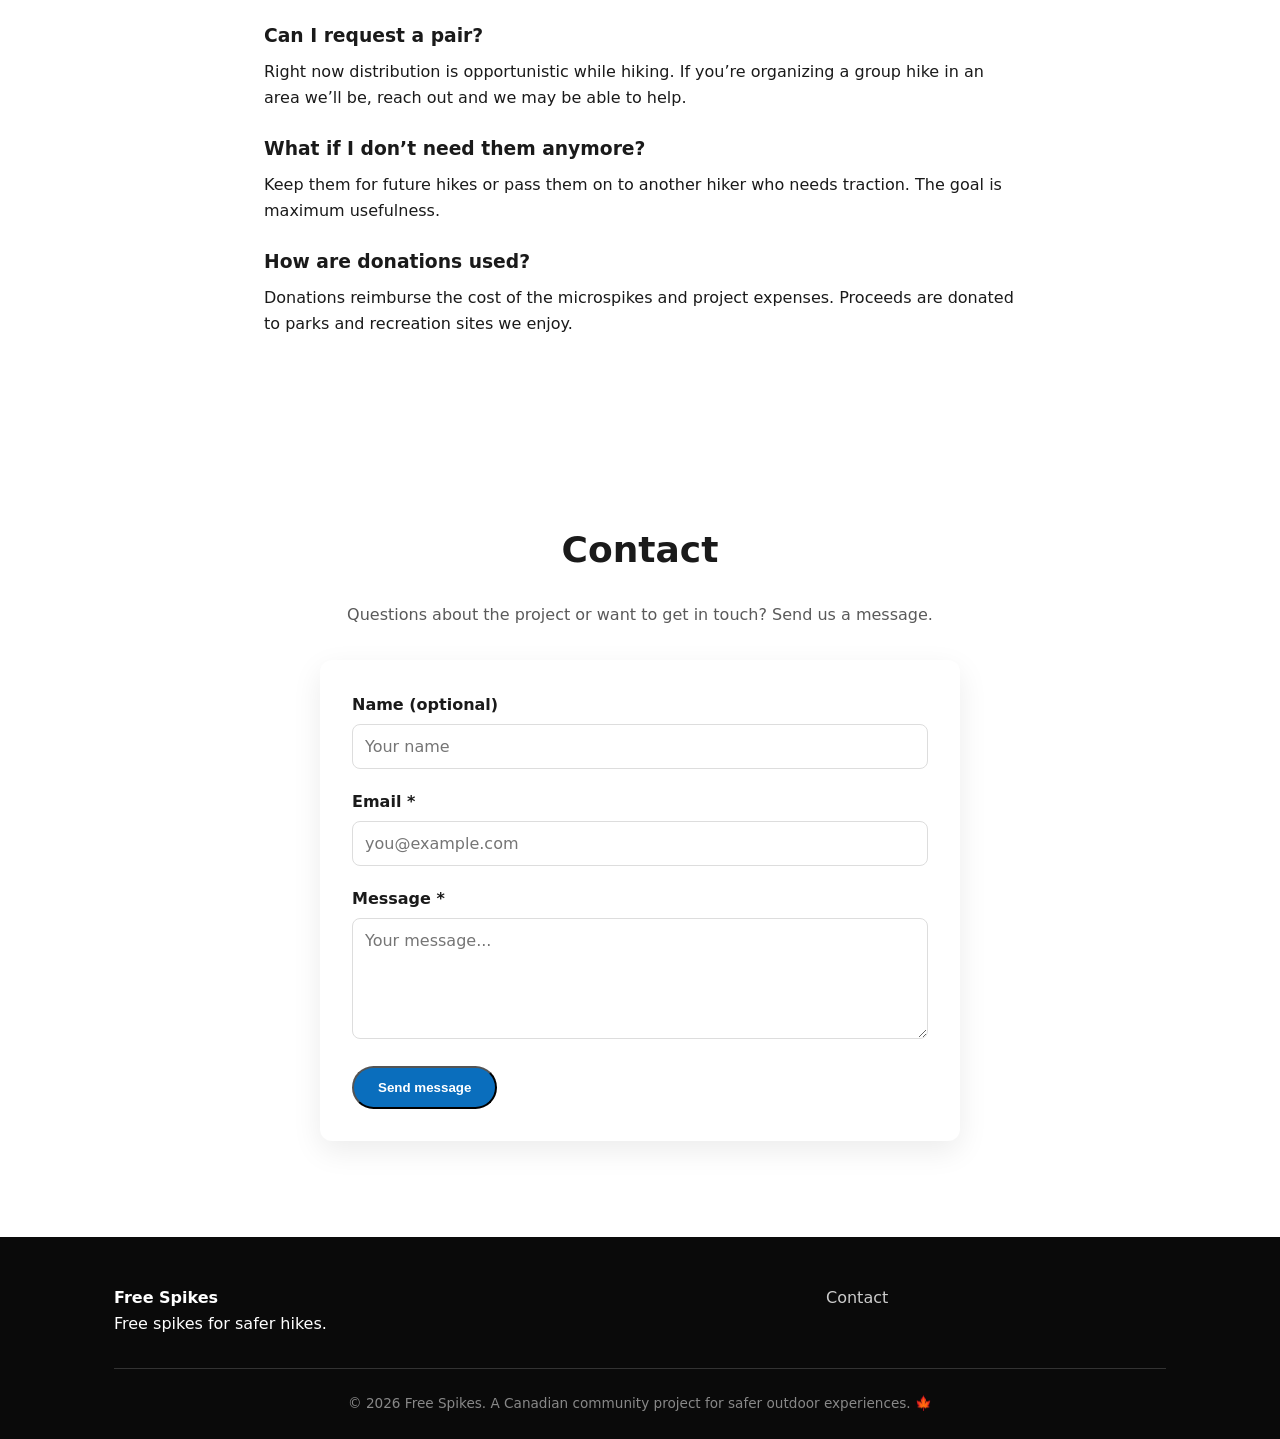
==== commit d9edb72b: "Update hero wording about proceeds and parks" ====
--- a/index.html
+++ b/index.html
@@ -40,7 +40,7 @@
     </div>
     <div class="hero-content container">
       <h1>Were you given a free pair of microspikes?</h1>
-      <p class="hero-sub">Free Spikes for Safer Hikes aims to help more people enjoy icy and snowy trails safely by giving free microspikes to hikers who need them. A portion of proceeds also supports the parks and recreation sites you enjoy. Support our efforts by sharing your story, donating, or simply spreading the word.</p>
+      <p class="hero-sub">Free Spikes for Safer Hikes aims to help more people enjoy icy and snowy trails safely by giving free microspikes to hikers who need them. Proceeds support the parks and recreation sites we enjoy. Support our efforts by sharing your story, donating, or simply spreading the word.</p>
       <div class="hero-actions">
         <a href="#stories" class="btn btn-secondary">Share your story</a>
         <a href="#support" class="btn btn-primary">Donate</a>
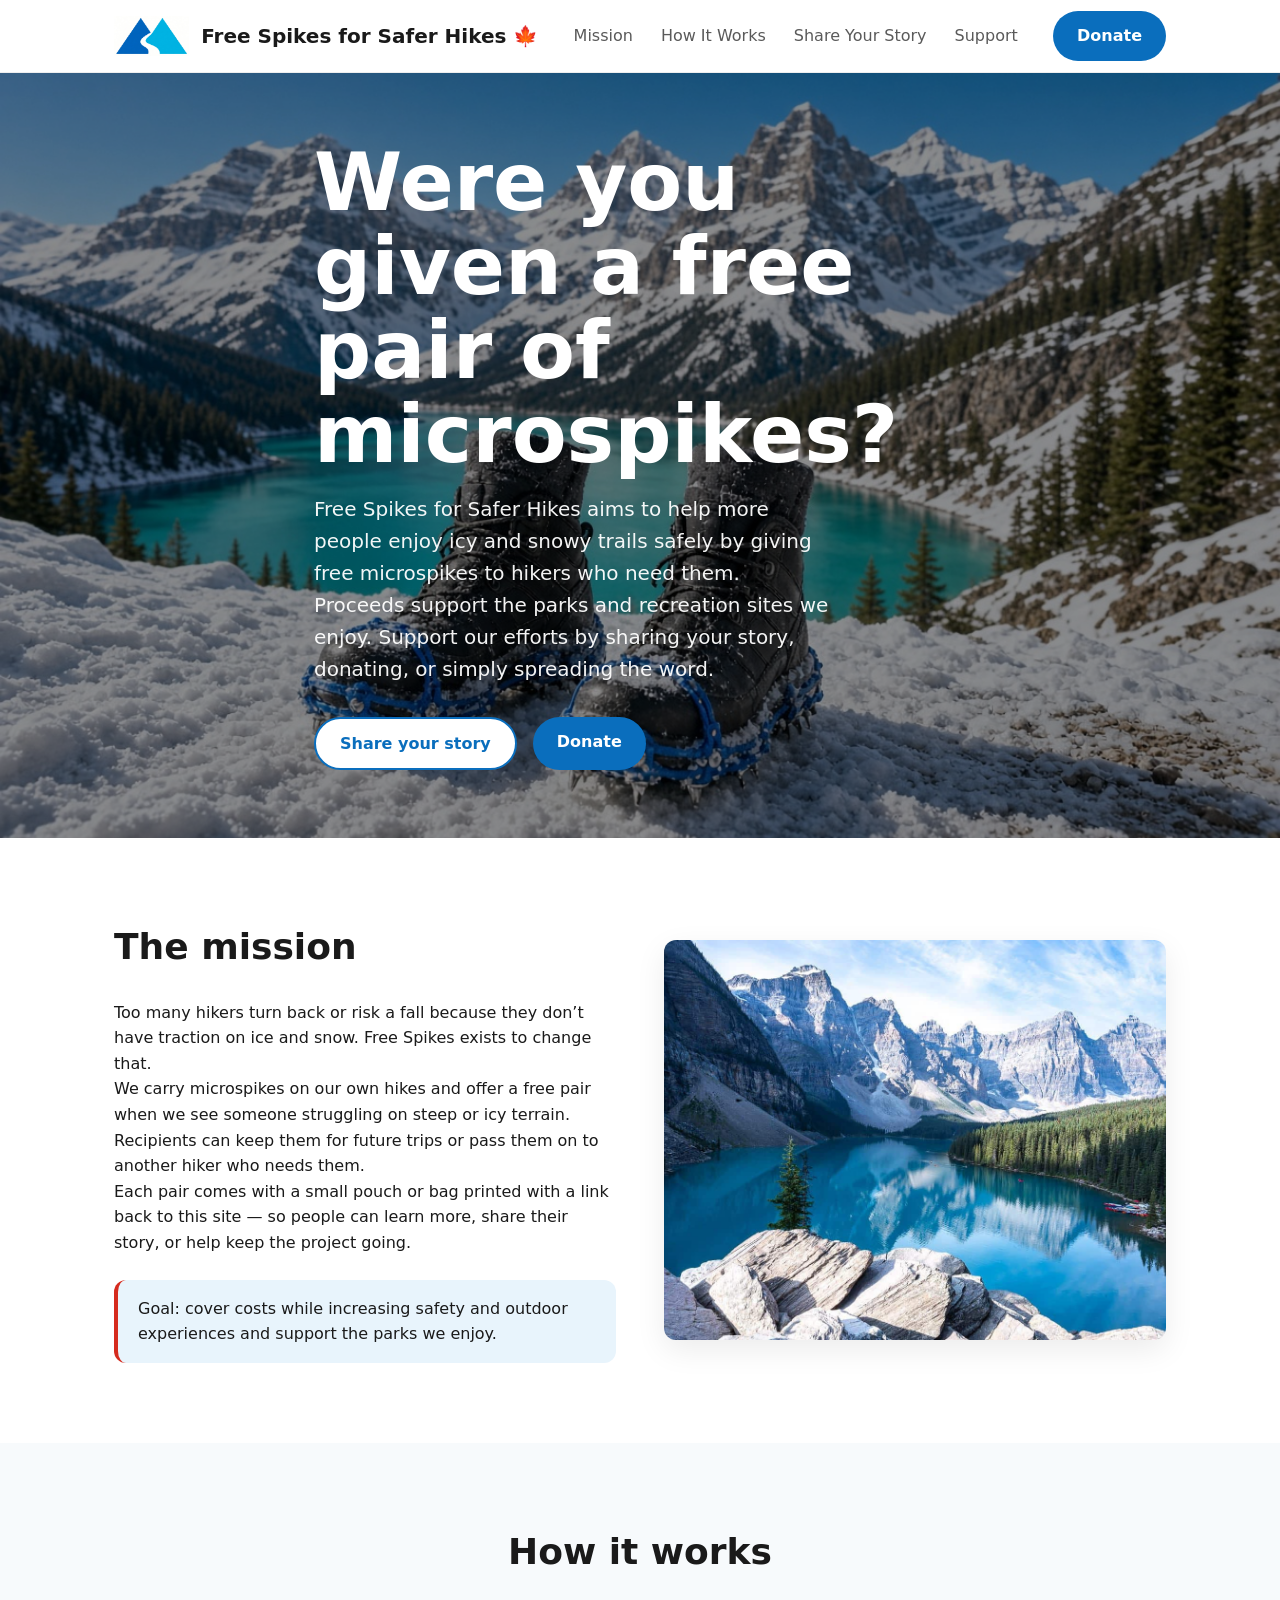
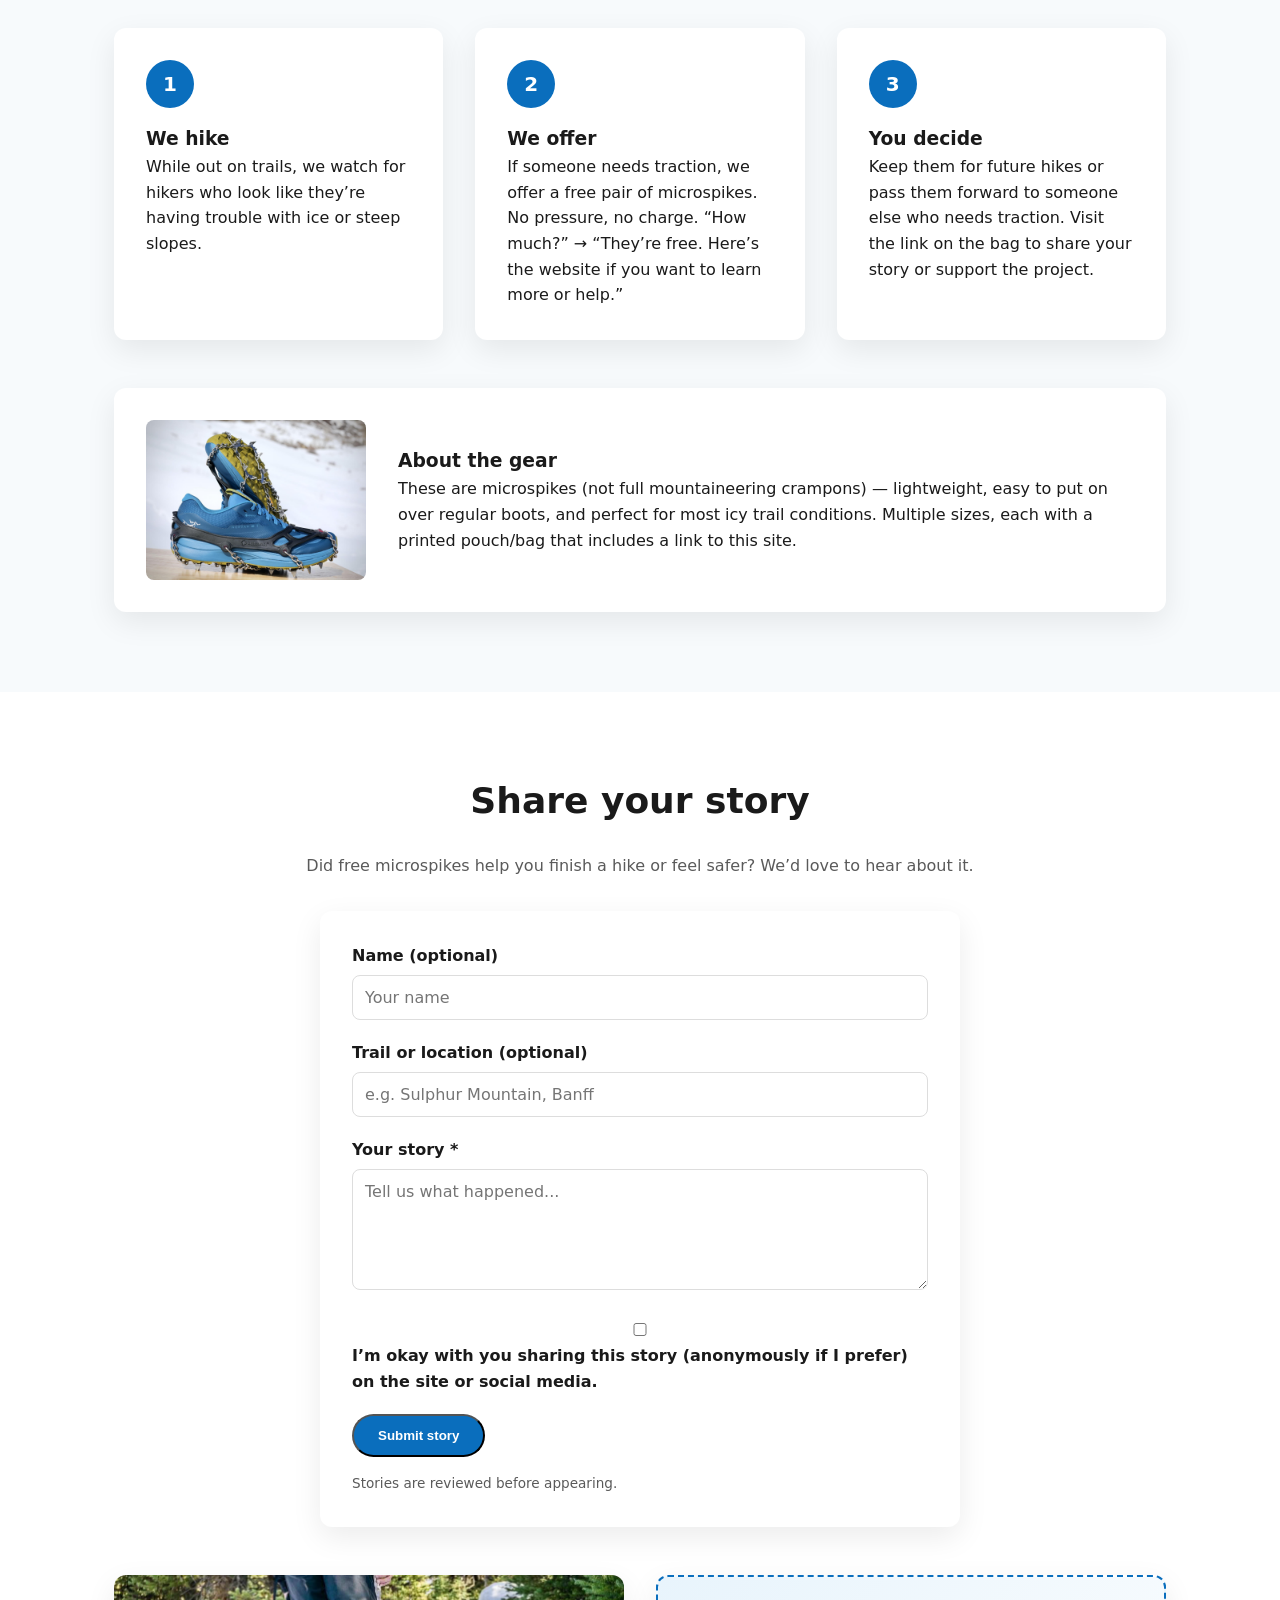
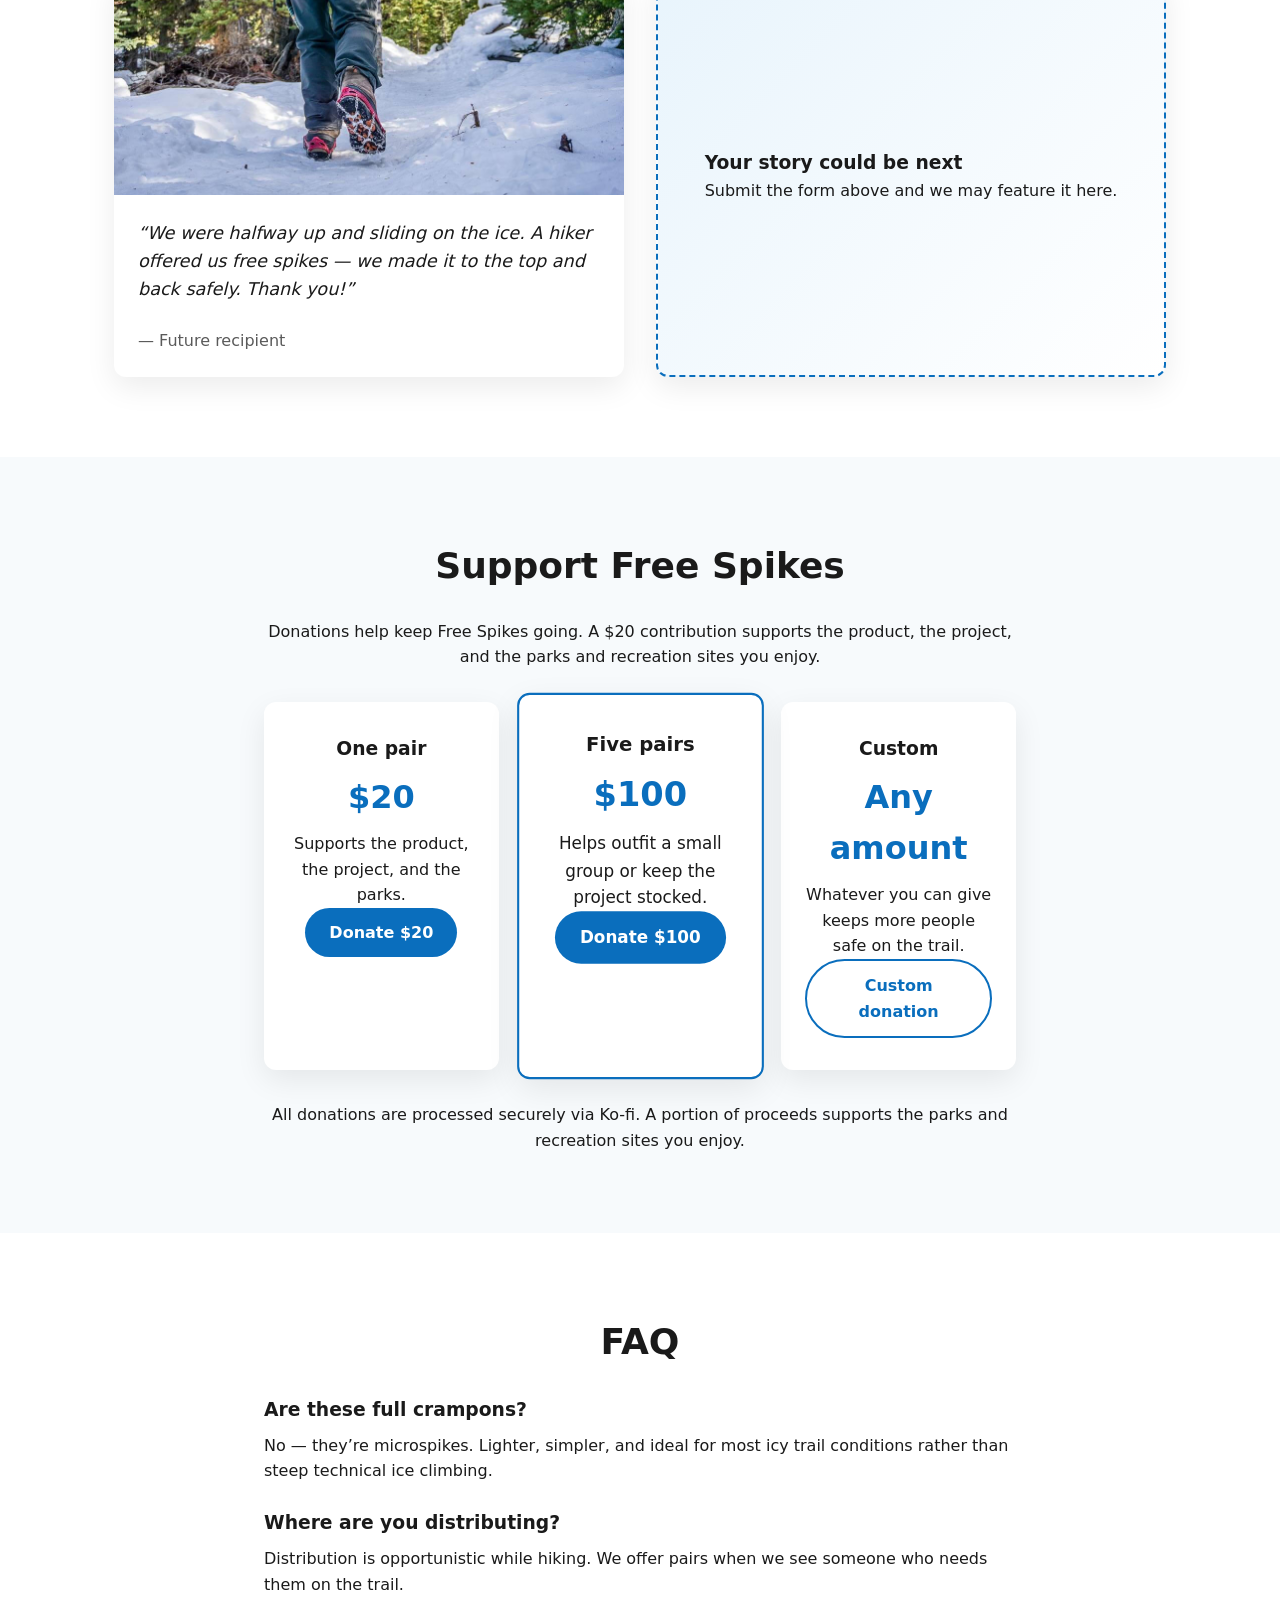
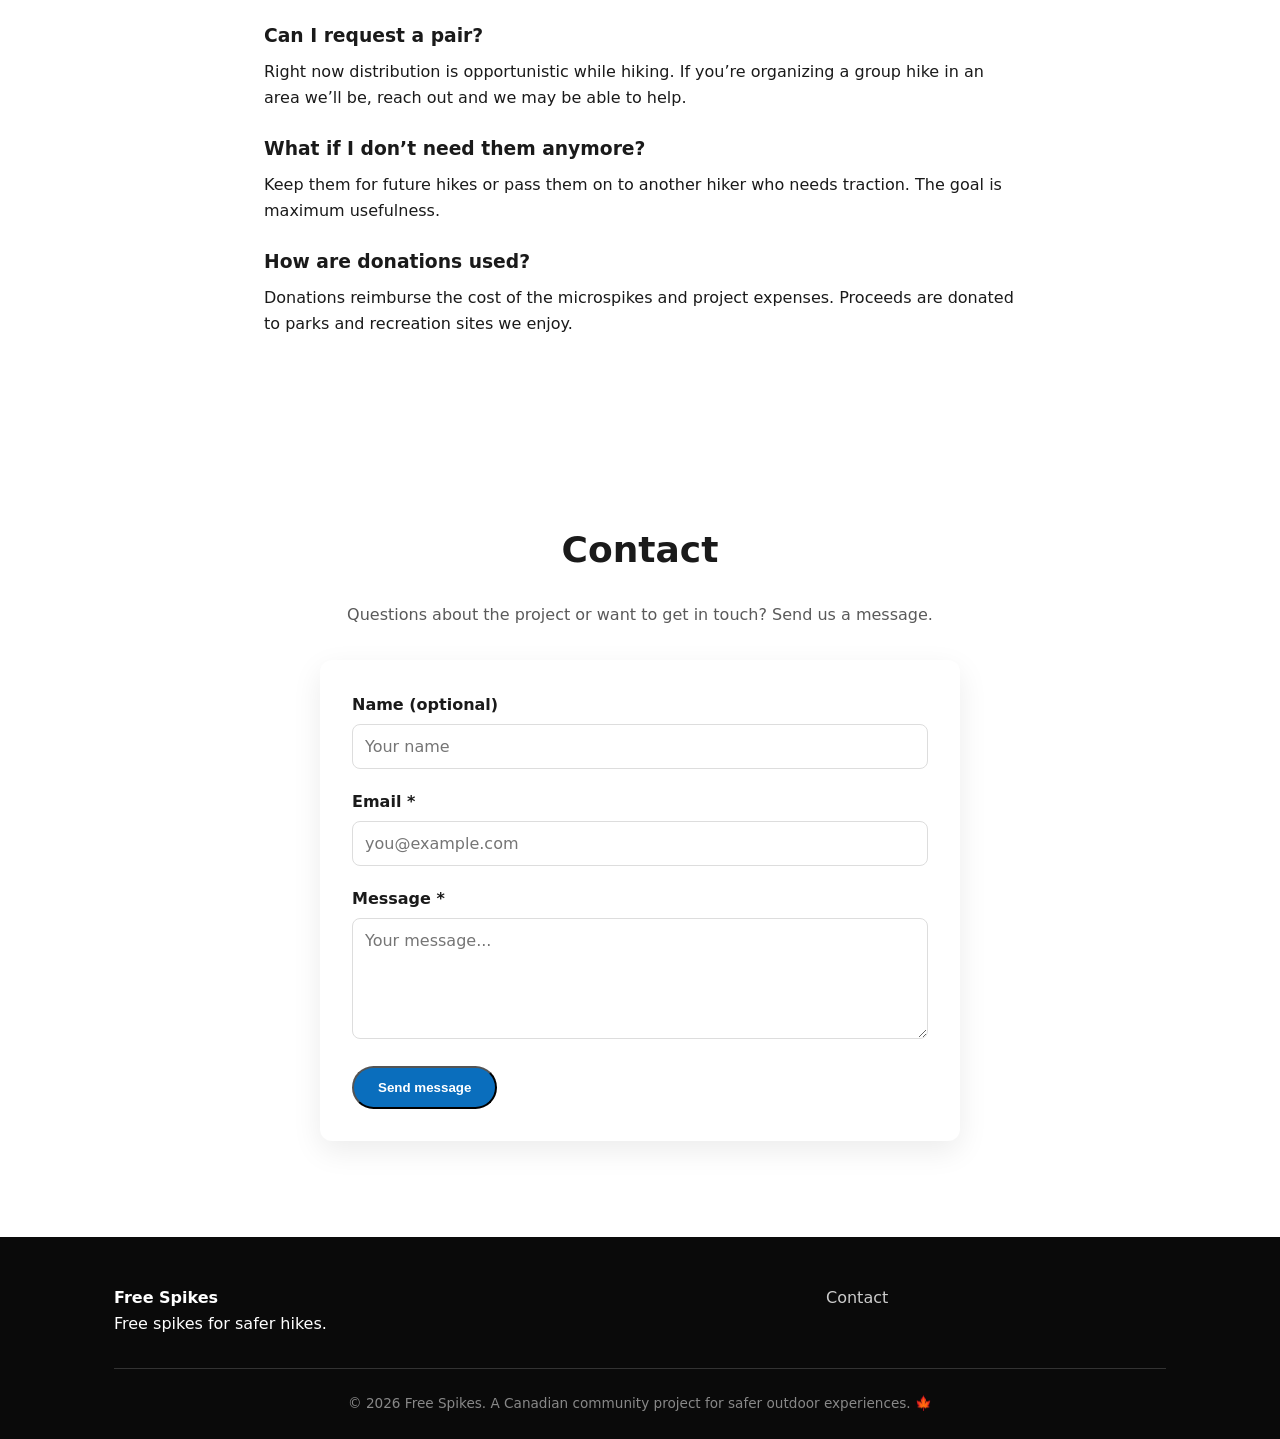
==== commit c1cd363e: "Point the tab icon at the new logo" ====
--- a/index.html
+++ b/index.html
@@ -5,7 +5,8 @@
   <meta name="viewport" content="width=device-width, initial-scale=1.0">
   <title>Free Spikes for Safer Hikes</title>
   <meta name="description" content="Were you given a free pair of microspikes? Free Spikes for Safer Hikes aims to help more people enjoy icy trails safely.">
-  <link rel="icon" href="favicon.ico" type="image/x-icon">
+  <link rel="icon" href="favicon.png?v=2" type="image/png">
+  <link rel="apple-touch-icon" href="apple-touch-icon.png">
   <meta property="og:title" content="Free Spikes for Safer Hikes">
   <meta property="og:description" content="Were you given a free pair of microspikes? Free Spikes aims to help more people enjoy icy and snowy trails safely.">
   <meta property="og:image" content="https://freespikes.com/hero.jpg">
--- a/styles.css
+++ b/styles.css
@@ -46,7 +46,7 @@
   font-weight: 700;
   font-size: 1.25rem;
 }
-.logo-img { height: 36px; width: auto; border-radius: 6px; object-fit: contain; }
+.logo-img { height: 40px; width: auto; object-fit: contain; }
 .nav-links {
   display: flex;
   list-style: none;
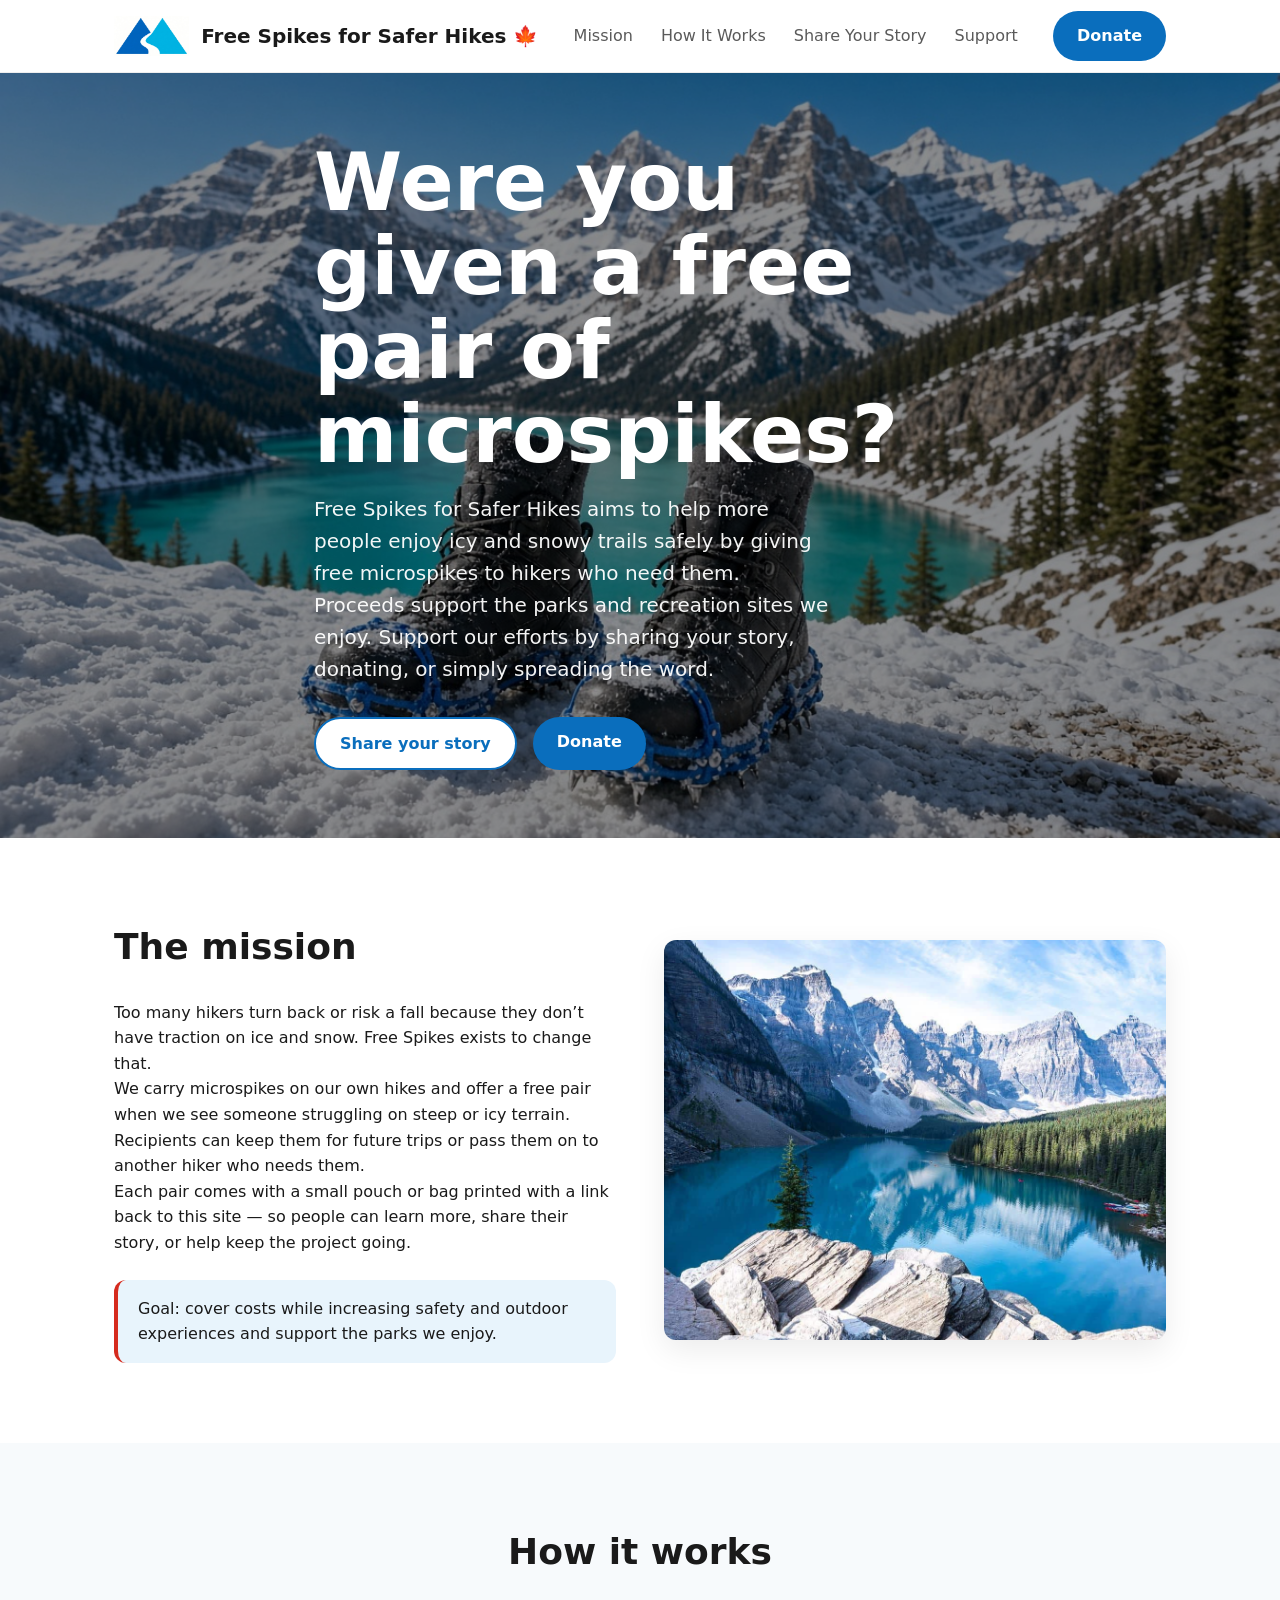
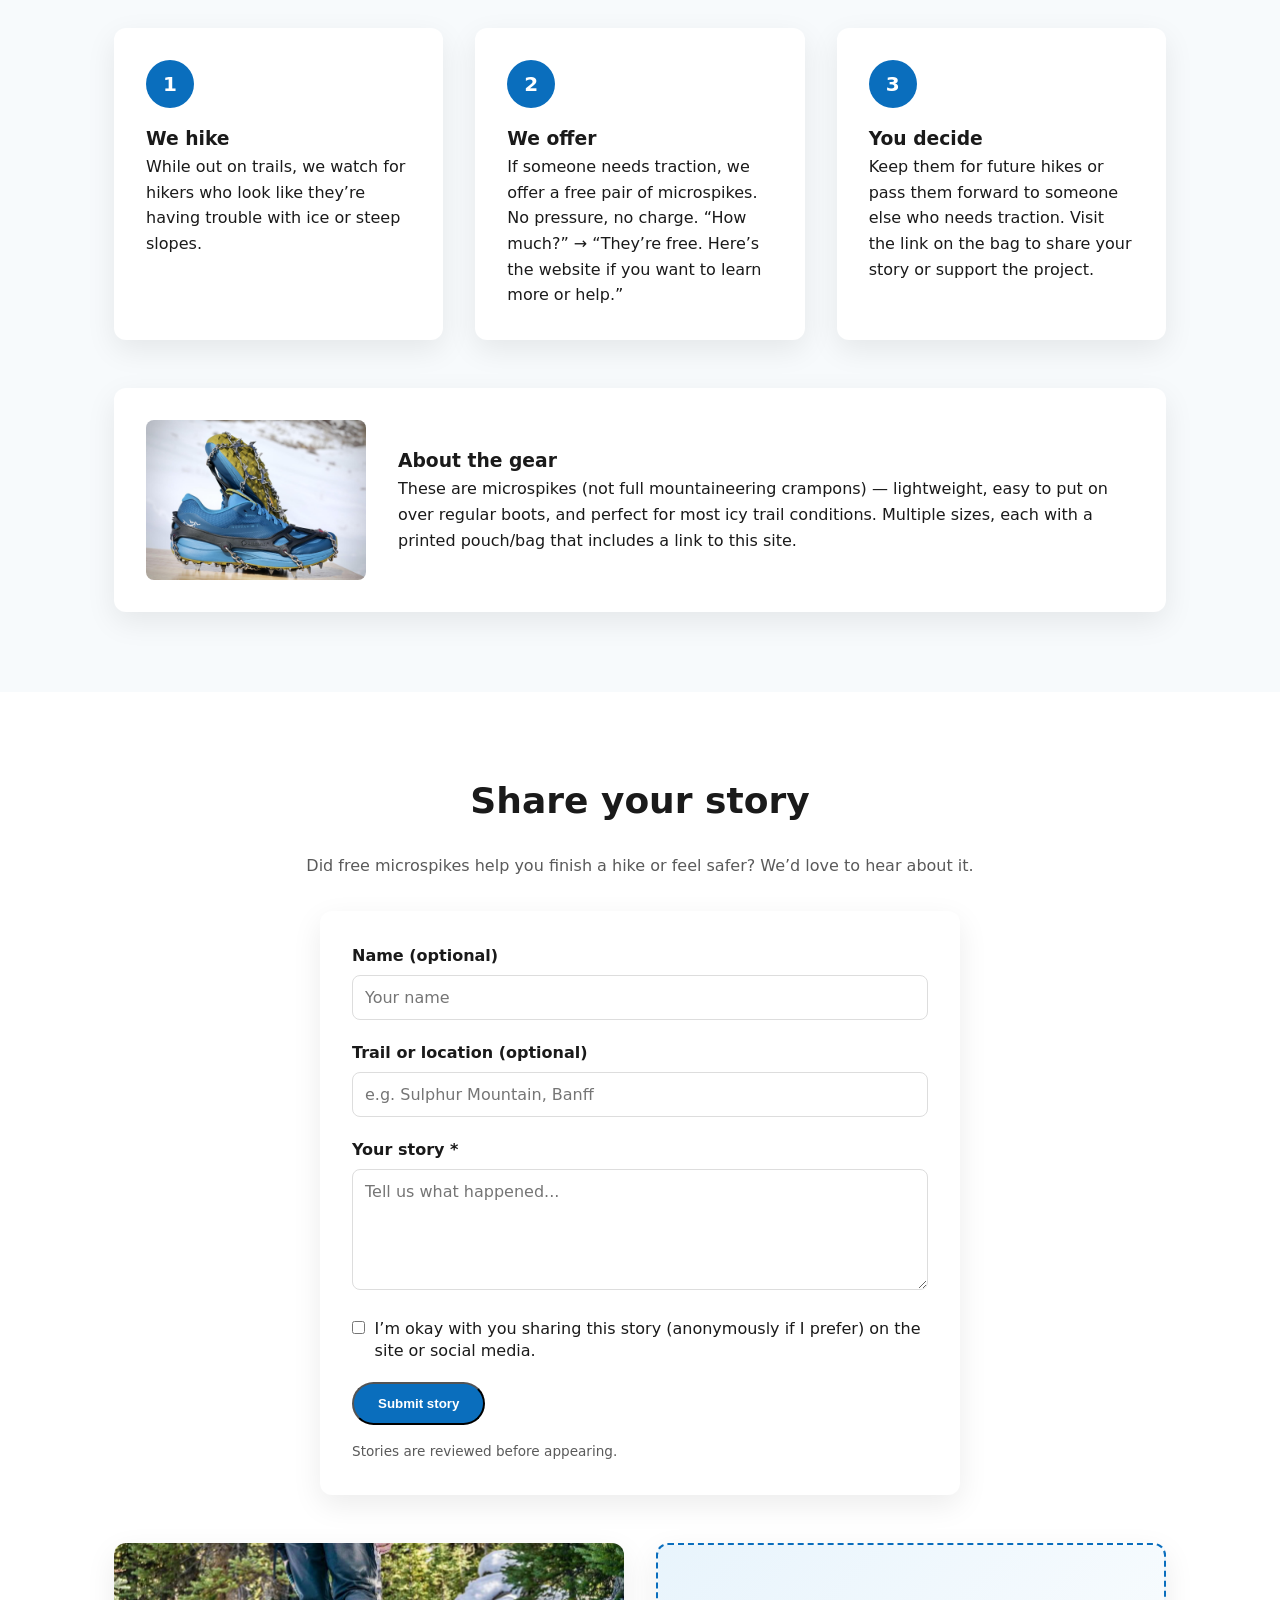
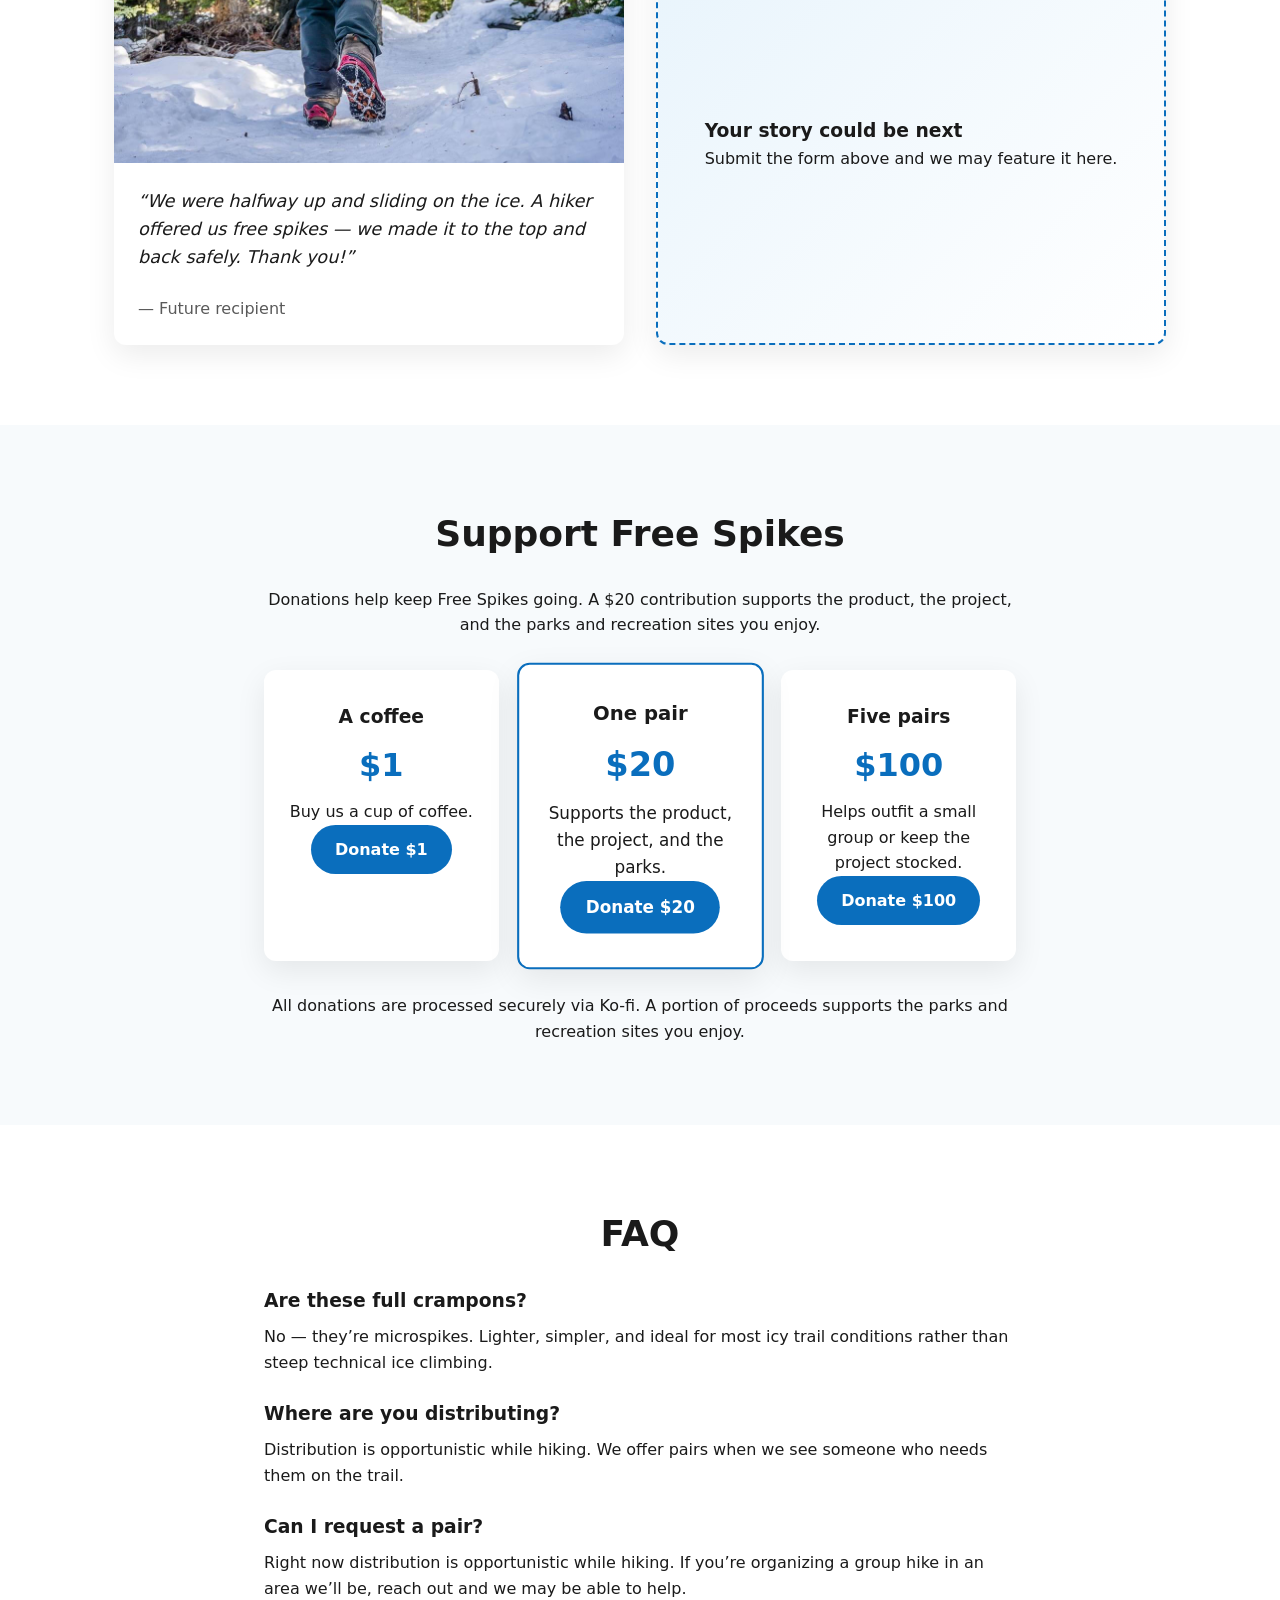
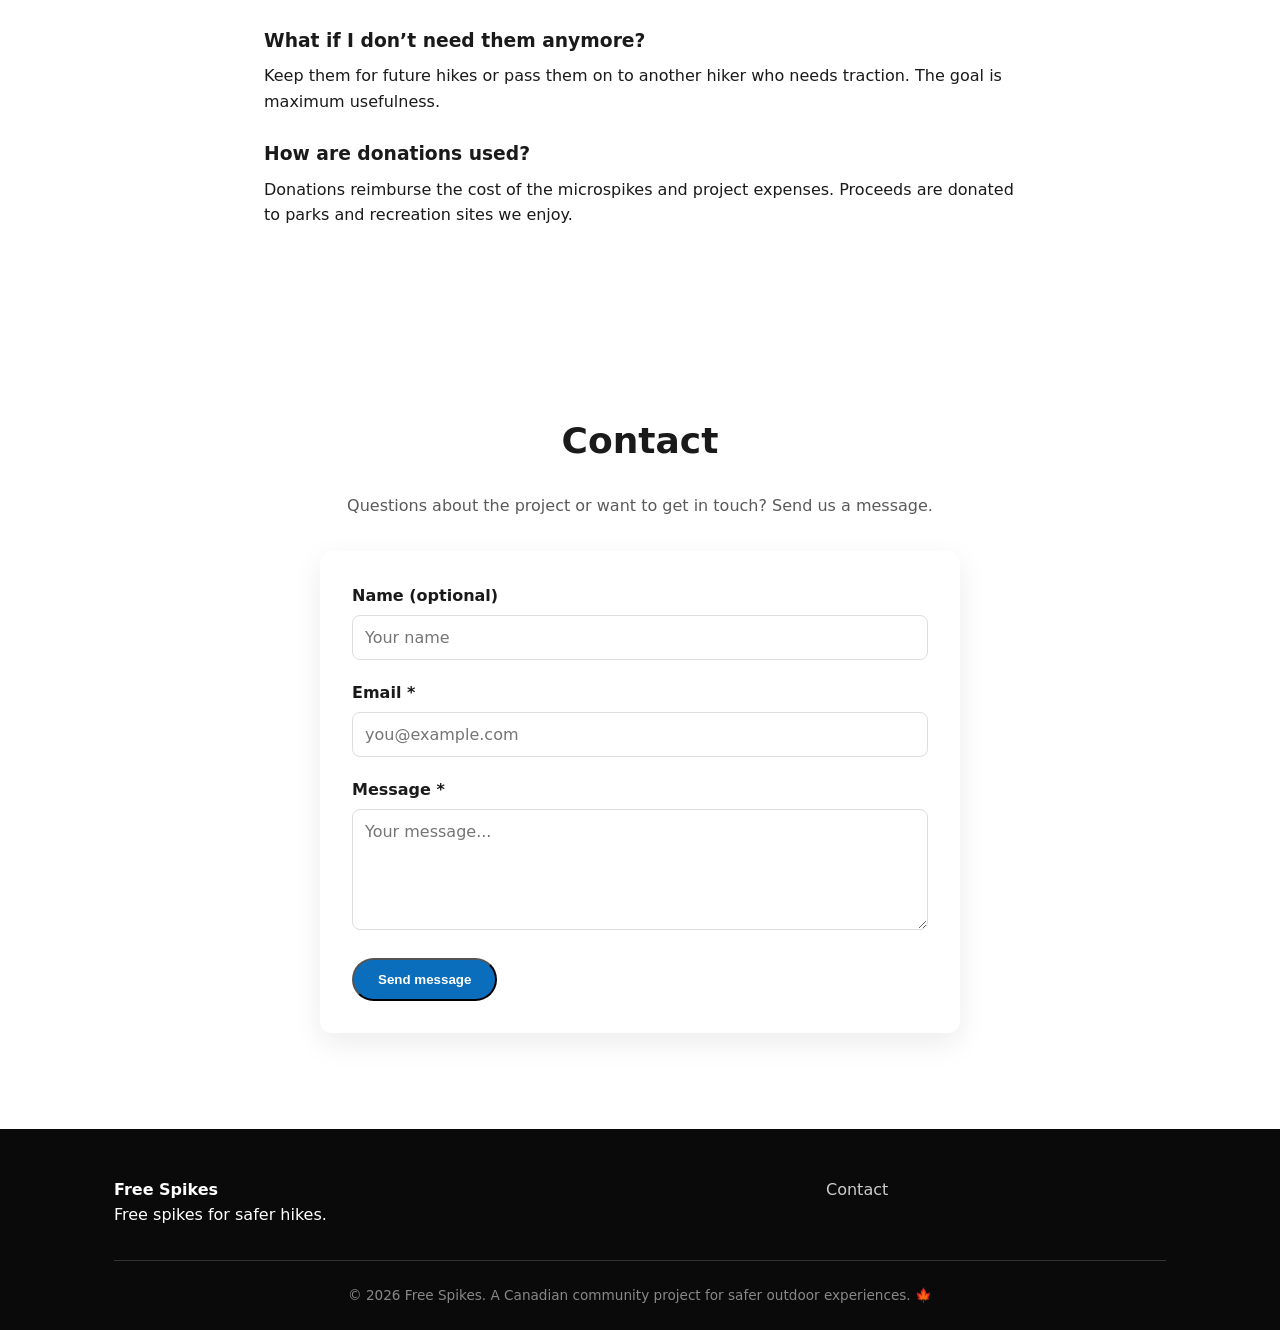
==== commit eb878de1: "Reorder donation cards: $1, $20, $100" ====
--- a/index.html
+++ b/index.html
@@ -116,9 +116,9 @@
             <textarea id="story" name="story" rows="5" required placeholder="Tell us what happened..."></textarea>
           </div>
           <div class="form-row">
-            <label>
+            <label class="check">
               <input type="checkbox" name="permission" value="yes">
-              I’m okay with you sharing this story (anonymously if I prefer) on the site or social media.
+              <span>I’m okay with you sharing this story (anonymously if I prefer) on the site or social media.</span>
             </label>
           </div>
           <button type="submit" class="btn btn-primary">Submit story</button>
@@ -149,22 +149,22 @@
       <p class="center">Donations help keep Free Spikes going. A $20 contribution supports the product, the project, and the parks and recreation sites you enjoy.</p>
       <div class="support-options">
         <div class="option">
+          <h3>A coffee</h3>
+          <p class="price">$1</p>
+          <p>Buy us a cup of coffee.</p>
+          <a href="https://ko-fi.com/freespikes" class="btn btn-primary" target="_blank" rel="noopener">Donate $1</a>
+        </div>
+        <div class="option featured">
           <h3>One pair</h3>
           <p class="price">$20</p>
           <p>Supports the product, the project, and the parks.</p>
           <a href="https://ko-fi.com/freespikes" class="btn btn-primary" target="_blank" rel="noopener">Donate $20</a>
         </div>
-        <div class="option featured">
+        <div class="option">
           <h3>Five pairs</h3>
           <p class="price">$100</p>
           <p>Helps outfit a small group or keep the project stocked.</p>
           <a href="https://ko-fi.com/freespikes" class="btn btn-primary" target="_blank" rel="noopener">Donate $100</a>
-        </div>
-        <div class="option">
-          <h3>Custom</h3>
-          <p class="price">Any amount</p>
-          <p>Whatever you can give keeps more people safe on the trail.</p>
-          <a href="https://ko-fi.com/freespikes" class="btn btn-secondary" target="_blank" rel="noopener">Custom donation</a>
         </div>
       </div>
       <p class="small center" style="margin-top: 2rem;">All donations are processed securely via Ko-fi. A portion of proceeds supports the parks and recreation sites you enjoy.</p>
--- a/styles.css
+++ b/styles.css
@@ -246,6 +246,19 @@
   font-weight: 600;
   margin-bottom: 0.4rem;
 }
+.story-form label.check {
+  display: flex;
+  align-items: flex-start;
+  gap: 0.6rem;
+  font-weight: 500;
+  margin-bottom: 0;
+  line-height: 1.4;
+}
+.story-form label.check input {
+  width: auto;
+  margin-top: 0.2rem;
+  flex: 0 0 auto;
+}
 .story-form input,
 .story-form textarea {
   width: 100%;
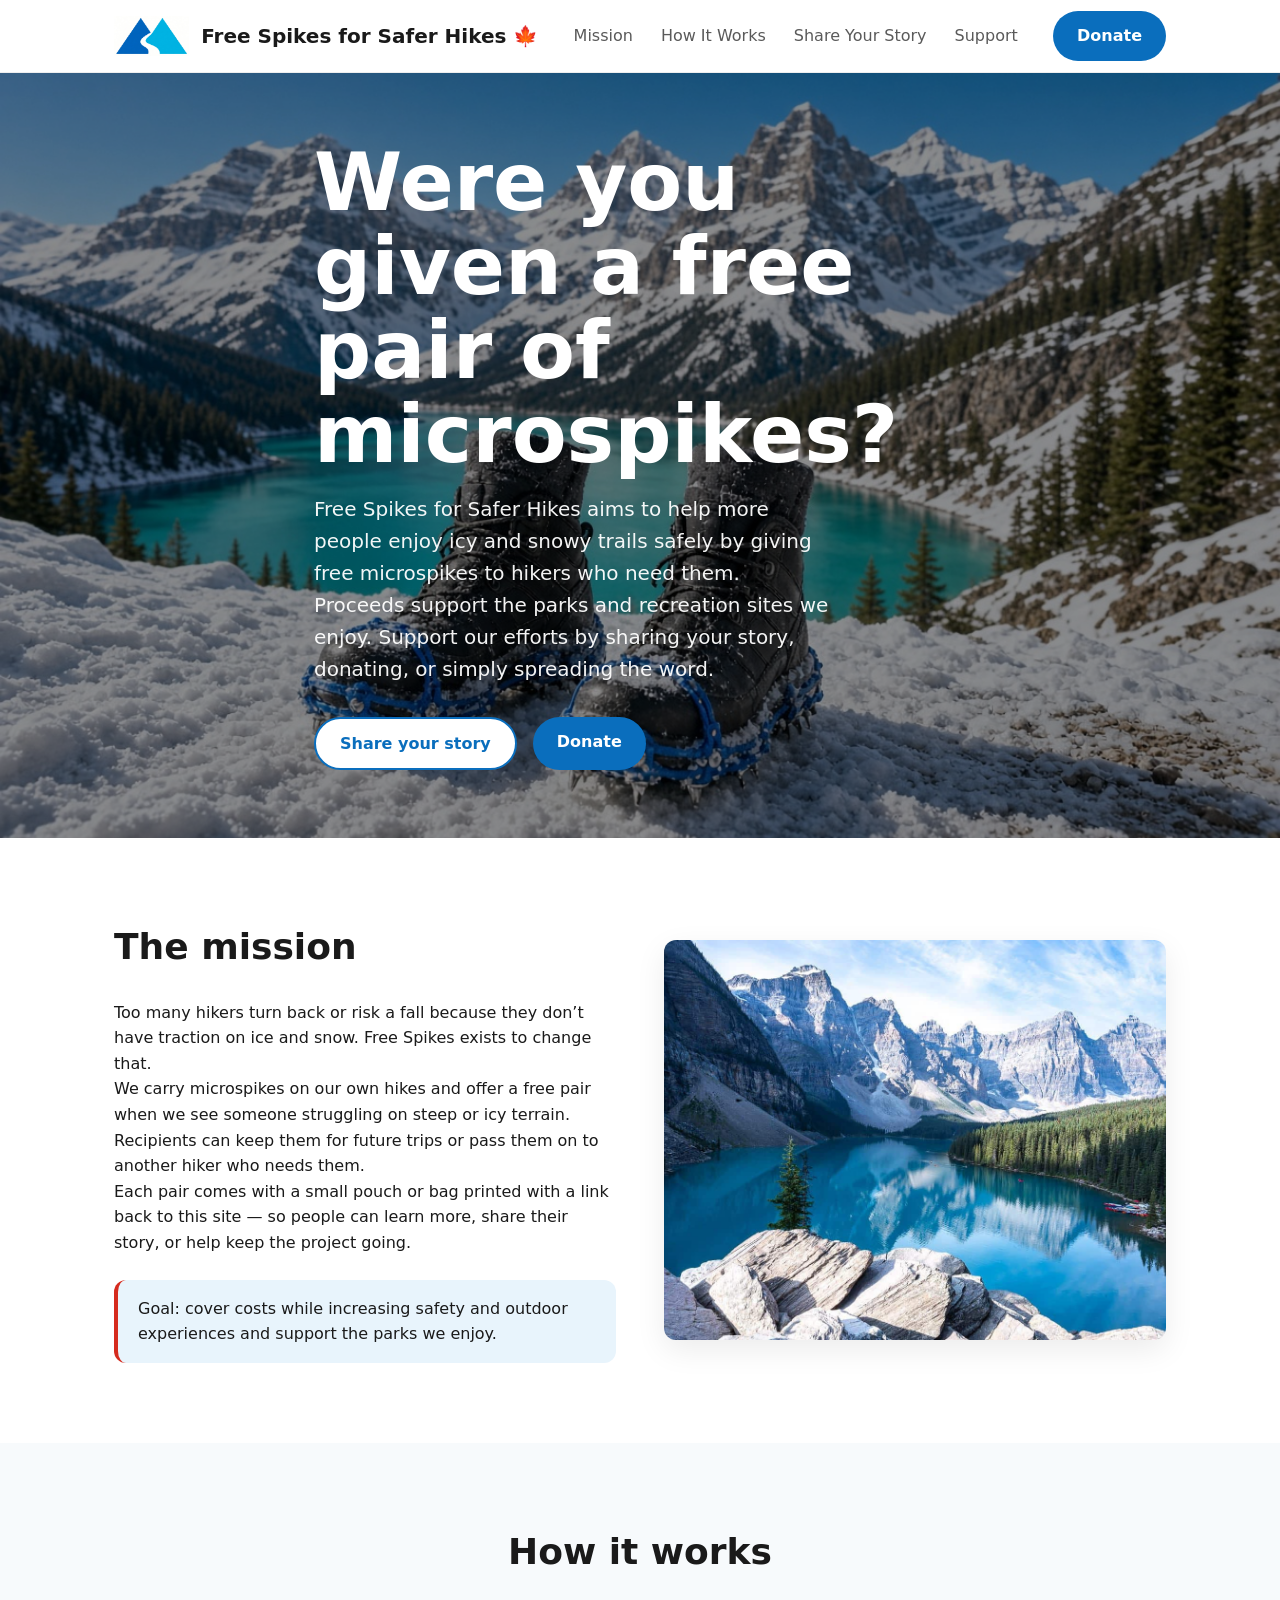
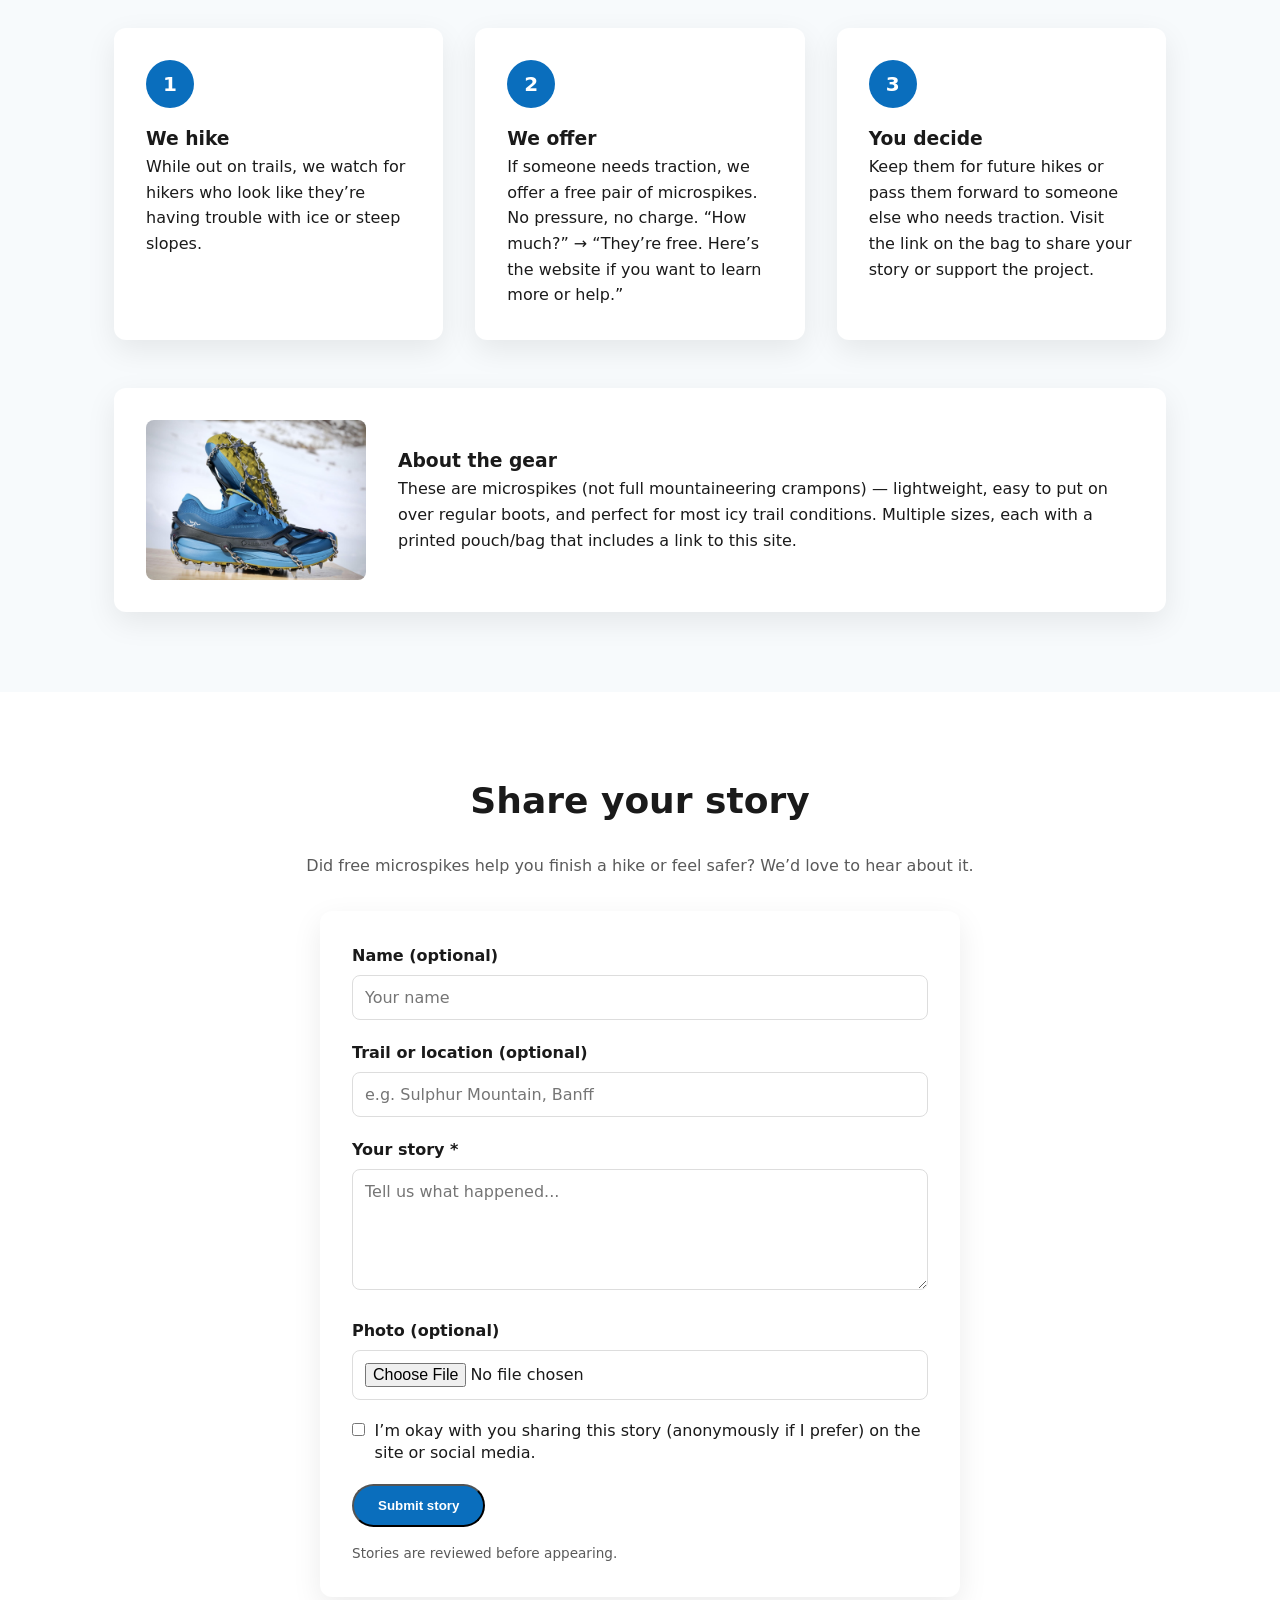
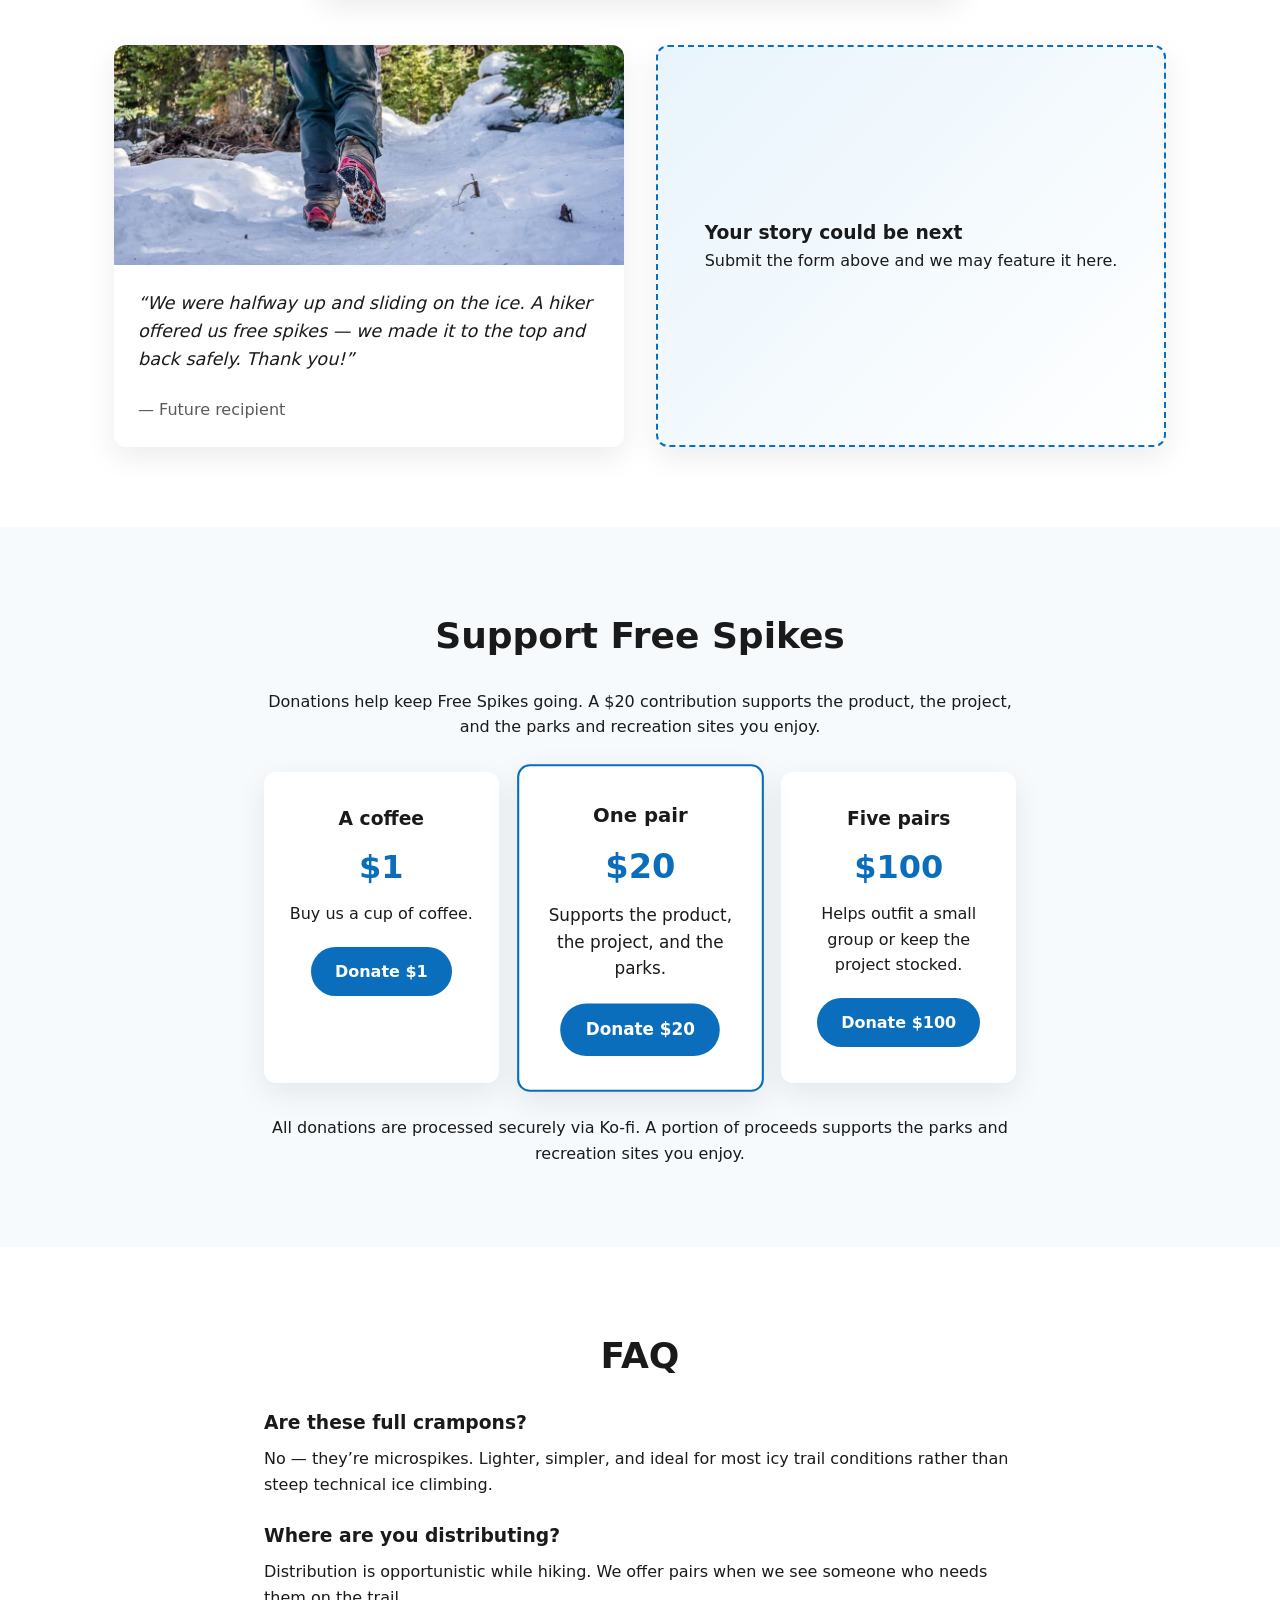
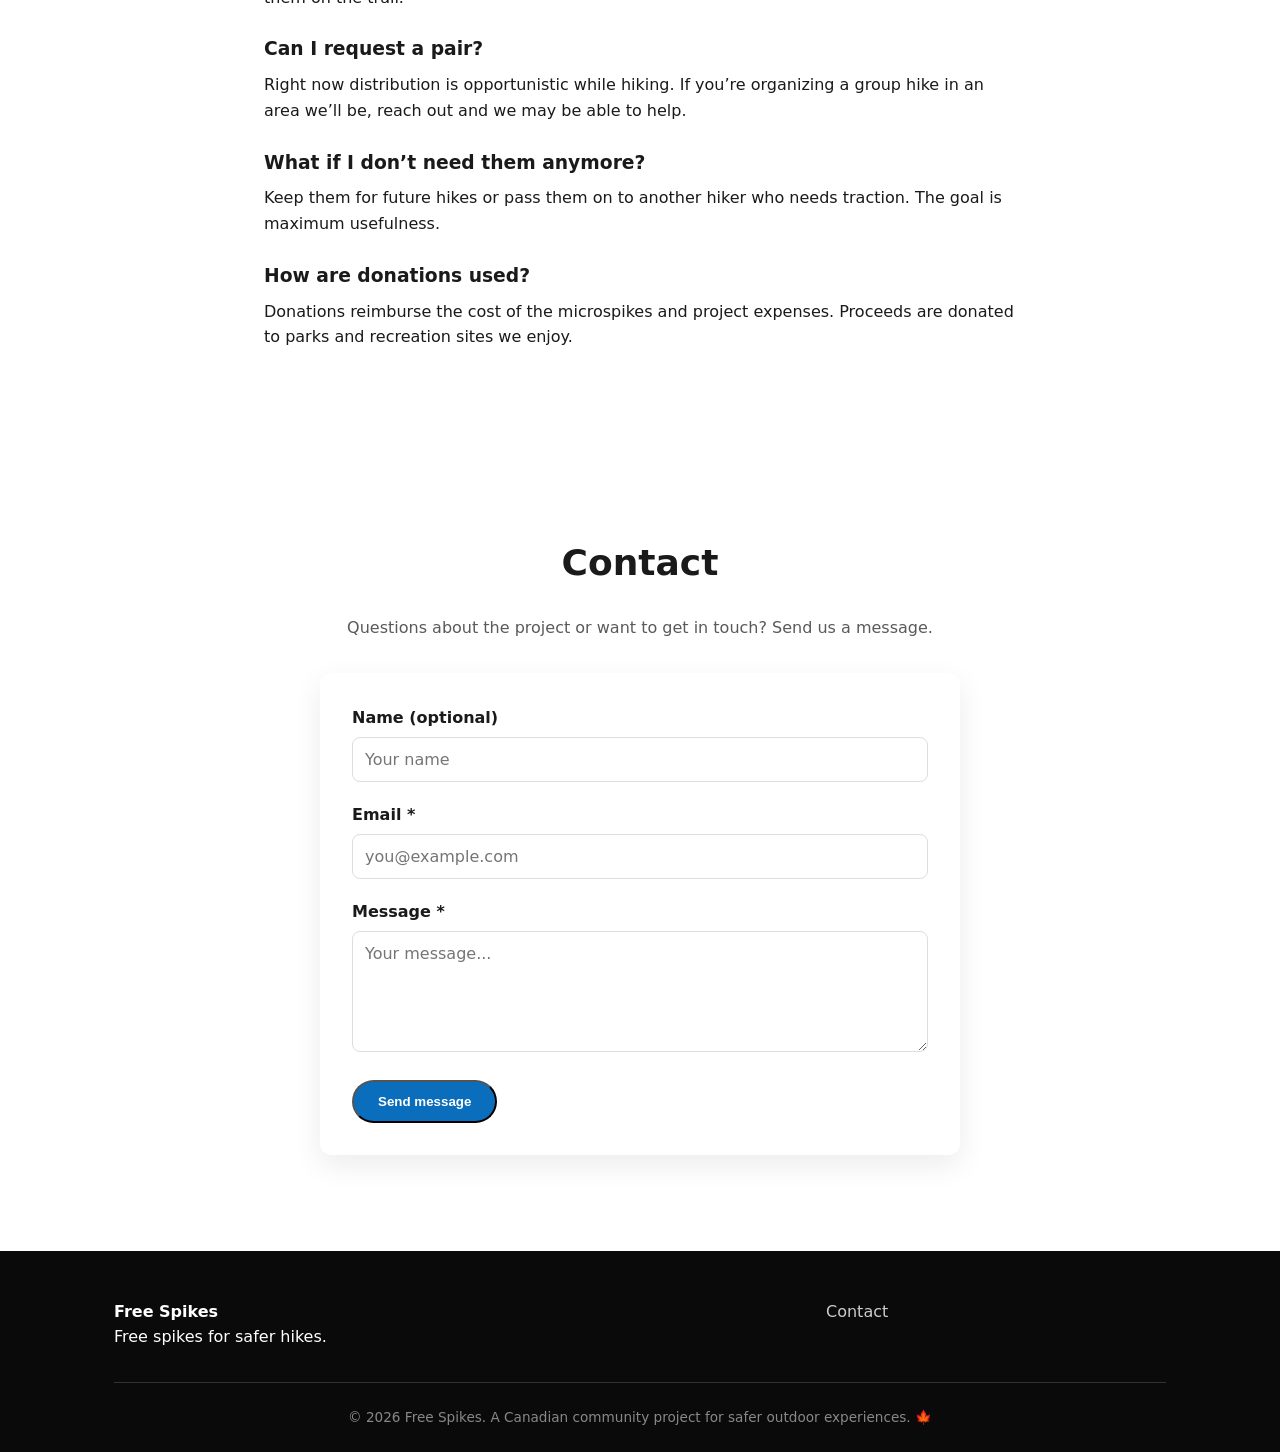
==== commit 8efba2f2: "Update forms to use Cloudflare /api/submit with photo upload support" ====
--- a/index.html
+++ b/index.html
@@ -102,7 +102,8 @@
       <p class="center sub">Did free microspikes help you finish a hike or feel safer? We’d love to hear about it.</p>
       
       <div class="story-form-wrapper">
-        <form id="story-form" class="story-form" action="https://formspree.io/f/mwloorlp" method="POST">
+        <form id="story-form" class="story-form" action="/api/submit" method="POST" enctype="multipart/form-data">
+          <input type="hidden" name="form_type" value="story">
           <div class="form-row">
             <label for="name">Name (optional)</label>
             <input type="text" id="name" name="name" placeholder="Your name">
@@ -114,6 +115,10 @@
           <div class="form-row">
             <label for="story">Your story *</label>
             <textarea id="story" name="story" rows="5" required placeholder="Tell us what happened..."></textarea>
+          </div>
+          <div class="form-row">
+            <label for="photo">Photo (optional)</label>
+            <input type="file" id="photo" name="photo" accept="image/*">
           </div>
           <div class="form-row">
             <label class="check">
@@ -202,7 +207,8 @@
       <h2 class="center">Contact</h2>
       <p class="center sub">Questions about the project or want to get in touch? Send us a message.</p>
       <div class="story-form-wrapper">
-        <form class="story-form" action="https://formspree.io/f/mdeggpgo" method="POST">
+        <form class="story-form" action="/api/submit" method="POST">
+          <input type="hidden" name="form_type" value="contact">
           <div class="form-row">
             <label for="contact-name">Name (optional)</label>
             <input type="text" id="contact-name" name="name" placeholder="Your name">
--- a/styles.css
+++ b/styles.css
@@ -296,6 +296,9 @@
   border: 2px solid var(--blue);
   transform: scale(1.05);
 }
+.option .btn {
+  margin-top: 1.25rem;
+}
 .price {
   font-size: 2rem;
   font-weight: 800;
